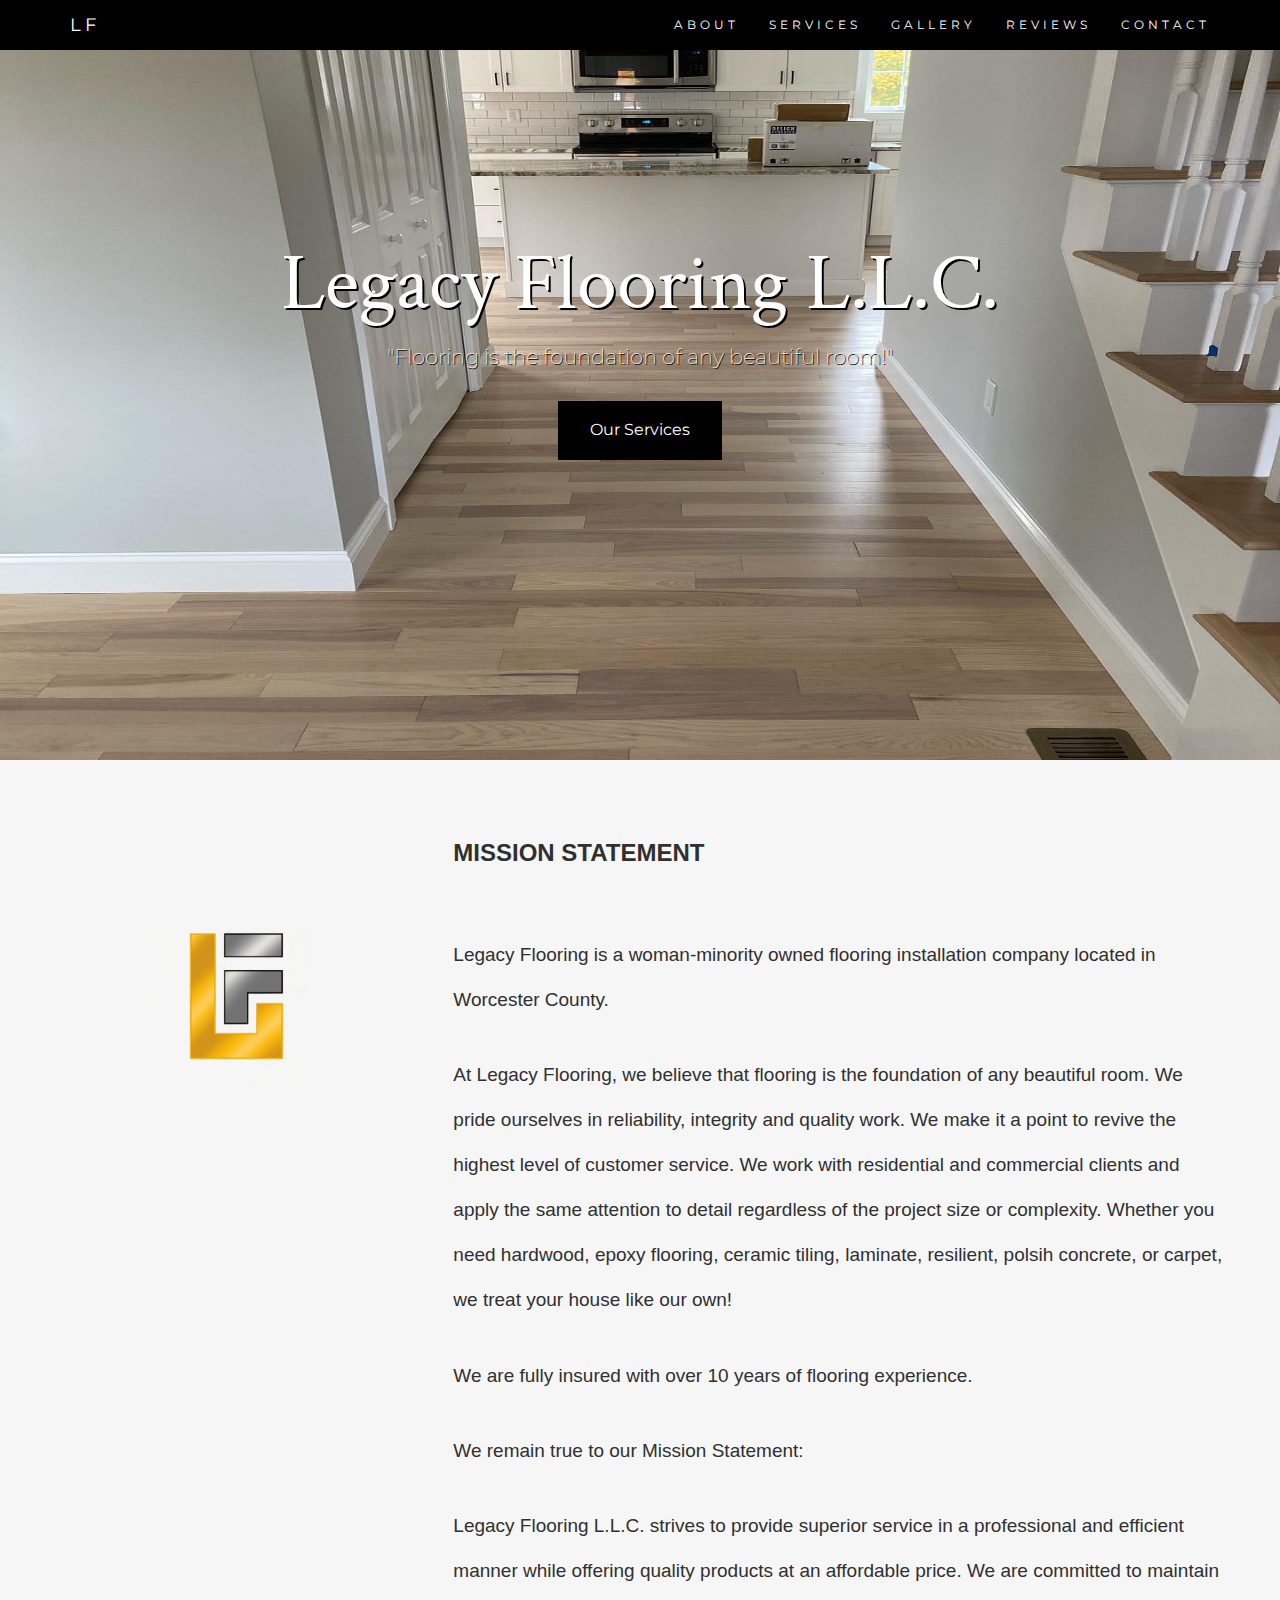
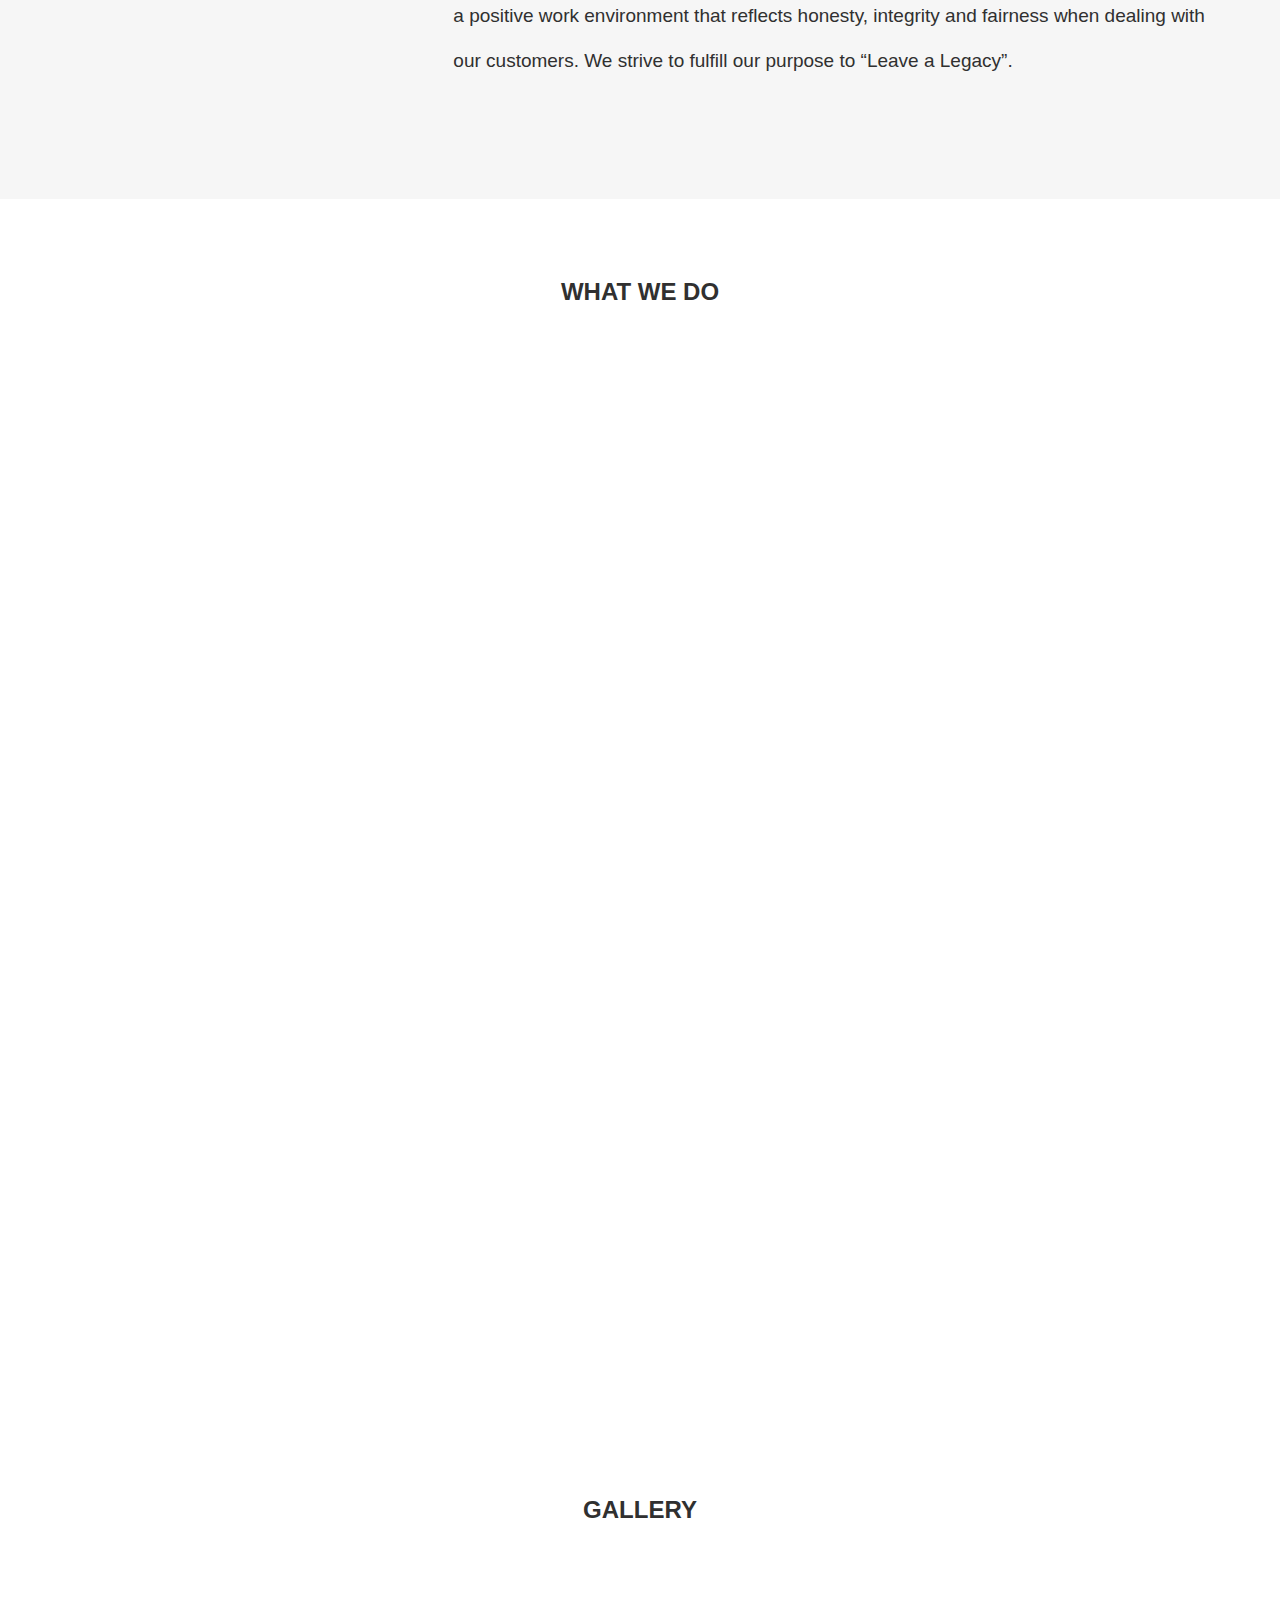
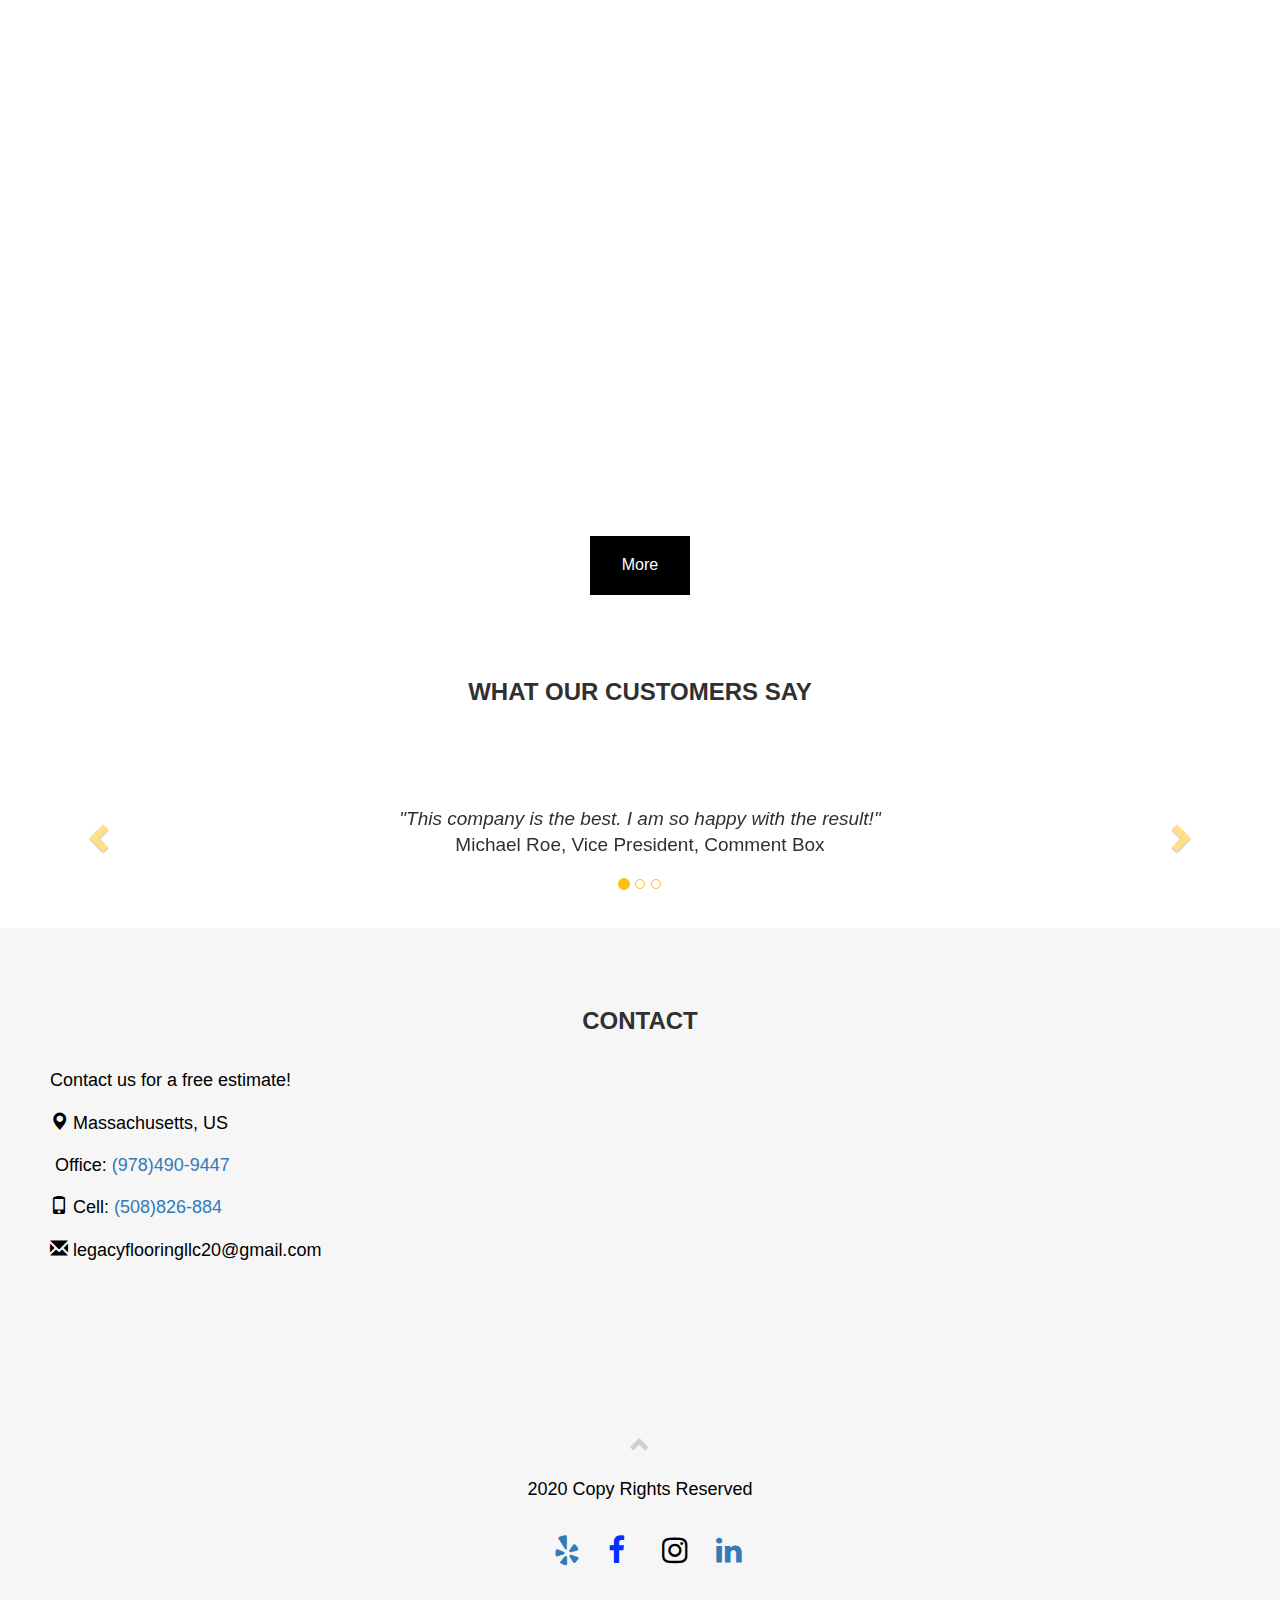
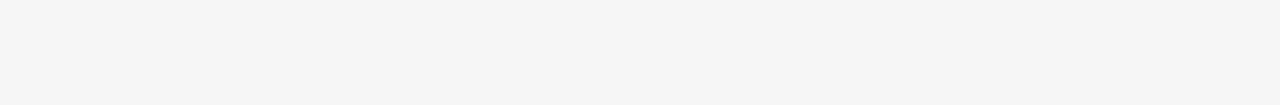
==== index.html @ b5acceee "noha" ====
<!DOCTYPE html>
<html lang="en">
<head>
  <!-- Theme Made By www.w3schools.com -->
  <title>Legacy Flooring</title>
  <meta charset="utf-8">
  <meta name="viewport" content="width=device-width, initial-scale=1">
  <link rel="stylesheet" href="https://maxcdn.bootstrapcdn.com/bootstrap/3.4.1/css/bootstrap.min.css">
  <link href="https://fonts.googleapis.com/css?family=Montserrat" rel="stylesheet" type="text/css">
  <link href="https://fonts.googleapis.com/css?family=Lato" rel="stylesheet" type="text/css">
  <link href="https://fonts.googleapis.com/css2?family=Crimson+Text:wght@700&display=swap" rel="stylesheet">
  <script src="https://ajax.googleapis.com/ajax/libs/jquery/3.5.1/jquery.min.js"></script>
  <script src="https://maxcdn.bootstrapcdn.com/bootstrap/3.4.1/js/bootstrap.min.js"></script>
  <link rel="stylesheet" href="https://unpkg.com/aos@next/dist/aos.css" />
  <link rel="stylesheet" href="https://cdnjs.cloudflare.com/ajax/libs/font-awesome/4.7.0/css/font-awesome.min.css">
  <link rel="stylesheet" href="./styles/styles.css">
  <link rel="icon" href="./images/lflogo.PNG" type="image/x-icon">

</head>
<body id="myPage" data-spy="scroll" data-target=".navbar" data-offset="60">

<nav class="navbar navbar-default navbar-fixed-top">
  <div class="container">
    <div class="navbar-header">
      <button type="button" class="navbar-toggle" data-toggle="collapse" data-target="#myNavbar">
        <span class="icon-bar"></span>
        <span class="icon-bar"></span>
        <span class="icon-bar"></span>                        
      </button>
      <a class="navbar-brand" href="index.html">LF</a>
    </div>
    <div class="collapse navbar-collapse" id="myNavbar">
      <ul class="nav navbar-nav navbar-right">
        <li><a href="#about">ABOUT</a></li>
        <li><a href="#services">SERVICES</a></li>
        <li><a href="#gallery">GALLERY</a></li>
        <li><a href="#reviews">REVIEWS</a></li>
        <li><a href="#contact">CONTACT</a></li>
      </ul>
    </div>
  </div>
</nav>


<div class="jumbotron jumbotron-fluid">
    <div class="container">
      <h1 class="text-center">Legacy Flooring L.L.C.</h1>
      <p class="quote text-center">"Flooring is the foundation of any beautiful room!"</p>
      <div class="text-center">
        <a href="#services"><button class="button">Our Services</button></a> 
      </div>
    </div>
  </div>




<div id="about" class="container-fluid bg-grey">
  <div class="row">
    <div class="col-sm-4">
      <!-- <span class="glyphicon glyphicon-globe logo slideanim"></span> -->
      <img class="img-responsive" src="./images/lflogo.PNG">
    </div>
    <div class="col-sm-8">
      <h2>Mission Statement</h2><br>
      <h4><span>Legacy Flooring is a woman-minority owned flooring installation company located in Worcester County.</span></h4><h4>At Legacy Flooring, we believe that flooring is the foundation of any beautiful room. We pride ourselves in reliability, integrity and quality work. We make it a point to revive the highest level of customer service. 

        We work with residential and commercial clients and apply the same attention to detail regardless of the project size or complexity. Whether you need hardwood, epoxy flooring, ceramic tiling, laminate, resilient, polsih concrete, or carpet, we treat your house like our own! </h4>
        
       <h4>We are fully insured with over 10 years of flooring experience.</h4> 
        
       <h4>We remain true to our Mission Statement: </h4> 
        
     
        
     <h4>Legacy Flooring L.L.C. strives to provide superior service in a professional and efficient manner while offering quality products at an affordable price. We are committed to maintain a positive work environment that reflects honesty, integrity and fairness when dealing with our customers. We strive to fulfill our purpose to “Leave a Legacy”.</h4>  
        
        </h4><br>
    </div>
  </div>
</div>

<!-- Container (Services Section) -->
<div id="services" class="container-fluid text-center">
  <h2>What We do</h2>
  <div class="container">
   
   <div class="row">
     <div class="col-md-6">
      <div class="item" data-aos="fade-up">
        <img alt="Avatar" src="./images/121965836_141274077703064_5047020030121045509_o.jpg"></img>
        <h3>Hardwood Flooring</h3>
        <p>We install, refinish, and repair hardwood flooring around Worcester County.</p>
      </div>
   </div>
   <div class="row col-md-6">
    <div class="item" data-aos="fade-up">
    <img alt="Avatar" src="./images/Laminate.jpg"></img>
    <h3>Laminate</h3>
    <p>We install laminate flooring for our customers who want to clean their floors with no hassle. Water and stain-resistant, laminate and vinyl flooring are perfect options for kitchens. </p>
    </div> 
  </div>
    </div>
    
    <div class="row">
     <div class="col-md-6">
      <div class="item" data-aos="fade-up">
       <img alt="Avatar" src="./images/Screen Shot 2020-10-08 at 10.26.24 PM.png"></img>
       <h3>Ceramic Tile</h3>
       <p>We install and add tiles to any room in your house and add the stylistic touch your room needs.</p>
      </div>
      </div>
     <div class="row col-md-6">
      <div class="item" data-aos="fade-up">
      <img alt="Avatar" src="./images/epoxysc.jpg"></img>
      <h3>Epoxy</h3>
      <p> By using the right technique and top of the line equipment, Legacy Flooring can guarantee your floors will be long lasting!</p>
      </div> 
    </div>
      </div>
     
      <div class="row">
       <div class="col-md-6">
        <div class="item" data-aos="fade-up">
         <img alt="Avatar" src="./images/Polish Concrete.jpg"></img>
         <h3>Polish Concrete</h3>
         <p>At Legacy Flooring we can install and polished concrete flooring, which is extremely strong and resilient and is able to withstand the pressure from very heavy foot traffic and equipment.</p>
        </div>
        </div>
       <div class="row col-md-6">
        <div class="item" data-aos="fade-up">
        <img alt="Avatar" src="./images/resilient Flooring.jpg"></img>
        <h3>Resilient Flooring</h3>
        <p>If it’s time to get rid of your old floors because it’s past it’s prime, give us a call! You won't need hassle adding new flooring because we can safely remove and dispose of your old flooring and add resilient flooring!</p>
        </div>
      </div>
        </div>
   
        <div class="row">
      <div class="col-sm-12">
        <div class="item" data-aos="fade-up">
        <img src="./images/118411644_102363771594095_7777977281512546705_o-1.jpg" width="100" height="100">
        <h3>Carpet</h3>
        <div class="col-sm-12">

          <p>Professional carpet installation doesn’t have lifted corners or obnoxious wrinkles, our customers are always satisfied with the outcome of their carpet installation.</p>
        </div>
        
        </div>
      </div>
    </div>
      
  </div>
  
</div>

<div id="gallery" class="container-fluid text-center">
    <h2>Gallery</h2>
    <br>
  <div class="row">
    <div class="item" data-aos="fade-up">
    <div class="col-sm-4">
    
      <img src="./images/118411644_102363771594095_7777977281512546705_o-1.jpg" class="img-responsive" style="width:100%" alt="Image">
    </div>
    
    <div class="col-sm-4"> 
      <img src="./images/117871040_102363884927417_7149562882904019347_o.jpg" class="img-responsive"  style="width:100%" alt="Image">
    </div>
    <div class="col-sm-4">
      <img src="./images/117683464_102363071594165_8829424100476806455_o.jpg" class="img-responsive" style="width:100%" alt="Image">
    </div>
    </div>
  </div>
<br>
<br>
  <a href="./gallery.html"><button class="button">More</button></a> 
</div>
<div class="text-center">
  
</div>
  </div>

  <div id="reviews">

  </div>
  <h2 class="text-center">What our customers say</h2>
  <div id="myCarousel" class="carousel slide text-center" data-ride="carousel">
    <!-- Indicators -->
    <ol class="carousel-indicators">
      <li data-target="#myCarousel" data-slide-to="0" class="active"></li>
      <li data-target="#myCarousel" data-slide-to="1"></li>
      <li data-target="#myCarousel" data-slide-to="2"></li>
    </ol>

    <!-- Wrapper for slides -->
    <div class="carousel-inner" role="listbox">
      <div class="item active">
        <h4>"This company is the best. I am so happy with the result!"<br><span>Michael Roe, Vice President, Comment Box</span></h4>
      </div>
      <div class="item">
        <h4>"One word... WOW!!"<br><span>John Doe, Salesman, Rep Inc</span></h4>
      </div>
      <div class="item">
        <h4>"Could I... BE any more happy with this company?"<br><span>Chandler Bing, Actor, FriendsAlot</span></h4>
      </div>
    </div>

    <!-- Left and right controls -->
     <a class="left carousel-control" href="#myCarousel" role="button" data-slide="prev">
      <span class="glyphicon glyphicon-chevron-left" aria-hidden="true"></span>
      <span class="sr-only">Previous</span>
    </a>
    <a class="right carousel-control" href="#myCarousel" role="button" data-slide="next">
      <span class="glyphicon glyphicon-chevron-right" aria-hidden="true"></span>
      <span class="sr-only">Next</span>
    </a>
  </div>



<!-- Container (Contact Section) -->
<div id="contact" class="container-fluid bg-grey">
  <h2 class="text-center">CONTACT</h2>
  <div class="row">
    <div class="col-sm-6">
      <p>Contact us for a free estimate!</p>
      <p><span class="glyphicon glyphicon-map-marker"></span> Massachusetts, US</p>
      <p><span class="glyphicon glyphicon-house"></span> Office:<a href="tel:9784909447"><space> </space>(978)490-9447</a></p>
      <p><span class="glyphicon glyphicon-phone"></span> Cell:<a href="tel:508826884"><space> </space>(508)826-884</a></p>
      <p><span class="glyphicon glyphicon-envelope"></span> legacyflooringllc20@gmail.com</p>
    </div>



 <div class="col-sm-6 slideanim">
  <div class="row">
    <!-- <form name="gform" id="gform" enctype="text/plain" action="https://docs.google.com/forms/d/e/1FAIpQLSd0jOc4VGkQmkSj4-B5bMVY8lGESUxEbyyJI_oyxuRGdkeI9w/viewform?usp=pp_url"  target="hidden_iframe" onsubmit="submitted=true;">
        
        <div class="col-sm-6 form-group">
        
          <input class="form-control" id="name" name="name" placeholder="Name" type="text" required>
        </div>
        <div class="col-sm-6 form-group">
          <input class="form-control" id="email" name="email" placeholder="Email" type="email" required>
        </div>
      </div>
      <iframe name="hidden_iframe" id="hidden_iframe" style="display:none;" onload="if(submitted) {}"></iframe>

      <textarea class="form-control" id="comments" name="comments" placeholder="Comment" rows="5"></textarea><br>
      <div class="row">
        <div class="col-sm-12 form-group">
          <button class="btn btn-default pull-right" type="submit">Send</button>
        </div>
      </div>
    </form> -->
    <iframe src="https://www.google.com/maps/embed?pb=!1m18!1m12!1m3!1d46997.16324742324!2d-71.84052737818406!3d42.59089635777013!2m3!1f0!2f0!3f0!3m2!1i1024!2i768!4f13.1!3m3!1m2!1s0x89e3e654c92294d1%3A0x71c57d04deaac42b!2sFitchburg%2C%20MA%2001420!5e0!3m2!1sen!2sus!4v1606005345436!5m2!1sen!2sus" width="300" height="300" frameborder="0" style="border:0;" allowfullscreen="" aria-hidden="false" tabindex="0"></iframe>
    </div>
  </div> 
</div>

<!-- Image of location/map -->
<!-- <img src="/w3images/map.jpg" class="w3-image w3-greyscale-min" style="width:100%"> -->

<footer class="container-fluid text-center">
  <a href="#myPage" title="To Top">
    <span class="glyphicon glyphicon-chevron-up"></span>
  </a>
  <p>2020 Copy Rights Reserved </p>
  <a href="https://www.yelp.com/biz/legacy-flooring-fitchburg?osq=legacy+flooring" target="_blank" class="fa fa-yelp"></a>
  <a href="https://www.facebook.com/legacyflooringllc20" target="_blank" class="fa fa-facebook"></a>
  <a href="http://www.instagram.com/legacy_flooring_llc_20" target="_blank" class="fa fa-instagram"></a>
  <a href="https://www.linkedin.com/in/legacy-flooring-llc-b25b3b1ba/" target="_blank" class="fa fa-linkedin"></a>

  


</footer>

<script>
$(document).ready(function(){
  // Add smooth scrolling to all links in navbar + footer link
  $(".navbar a, footer a[href='#myPage']").on('click', function(event) {
    // Make sure this.hash has a value before overriding default behavior
    if (this.hash !== "") {
      // Prevent default anchor click behavior
      event.preventDefault();

      // Store hash
      var hash = this.hash;

      // Using jQuery's animate() method to add smooth page scroll
      // The optional number (900) specifies the number of milliseconds it takes to scroll to the specified area
      $('html, body').animate({
        scrollTop: $(hash).offset().top
      }, 900, function(){
   
        // Add hash (#) to URL when done scrolling (default click behavior)
        window.location.hash = hash;
      });
    } // End if
  });
  
  $(window).scroll(function() {
    $(".slideanim").each(function(){
      var pos = $(this).offset().top;

      var winTop = $(window).scrollTop();
        if (pos < winTop + 600) {
          $(this).addClass("slide");
        }
    });
  });
})
</script>
<script src="https://unpkg.com/aos@next/dist/aos.js"></script>
  <script>
    AOS.init();
  </script>

<script src="assets/js/jquery.min.js"></script>
<script type="text/javascript">var submitted=false;</script>
<script type="text/javascript">
$('#gform').on('submit', function(e) {
  $('#gform *').fadeOut(2000);
  $('#gform').prepend('Your submission has been processed...');
  });
</script>

</body>
</html>
---- styles/styles.css ----
body {
    /* font: 400 15px Lato, sans-serif; */
    line-height: 1.8;
    color: #818181;
  }
  h2 {
    font-size: 24px;
    text-transform: uppercase;
    color: #303030;
    font-weight: 600;
    margin-bottom: 30px;
  }
   
  .container h1 {
      margin-top: 140px;
      font-family: 'Crimson Text', serif;
      text-shadow: 2px 2px black;
      font-size: 80px;
  }

  .col-md-6 img {
   border-radius: 50%;
   height: 100px;
   width: 100px;
   background-image: cover;
  }

  .col-md-6 row {
    border-radius: 50%;
    height: 100px;
    width: 100px;
   }

   .col-sm-12 img {
   border-radius: 50%;
   }

p {
  font-size: 18px;
  color: black;
}


  h4 {
    font-size: 19px;
    line-height: 2.375em;
    color: #303030;
    font-weight: 400;
    margin-bottom: 30px;
  }  
  .jumbotron {
    background-image: url('../images/121782172_141274194369719_3641958275028868116_o.jpg');    
    color: #fff;
    padding: 100px 25px;
    font-family: Montserrat, sans-serif;
    height: 760px;
    background-size: 100% 100%; 
    margin-bottom: 0px;
  }
  .container-fluid {
    padding: 60px 50px;
  }
  .bg-grey {
    background-color: #f6f6f6;
    width: 100%;
  }
  .logo-small {
    color: #f4511e;
    font-size: 50px;
  }
  .logo {
    color: #f4511e;
    font-size: 200px;
  }
  .thumbnail {
    padding: 0 0 15px 0;
    border: none;
    border-radius: 0;
  }
  .thumbnail img {
    width: 100%;
    height: 100%;
    margin-bottom: 10px;
  }
  .carousel-control.right, .carousel-control.left {
    background-image: none;
    color: #ffbf0f;
  }
  .carousel-indicators li {
    border-color: #ffbf0f;
  }
  .carousel-indicators li.active {
    background-color: #ffbf0f;
  }
  .item h4 {
    font-size: 19px;
    line-height: 1.375em;
    font-weight: 400;
    font-style: italic;
    margin: 70px 0;
  }
  .item span {
    font-style: normal;
  }
  .panel {
    border: 1px solid#ffbf0f; 
    border-radius:0 !important;
    transition: box-shadow 0.5s;
  }
  .panel:hover {
    box-shadow: 5px 0px 40px rgba(0,0,0, .2);
  }
  .panel-footer .btn:hover {
    border: 1px solid #ffbf0f;
    background-color: #fff !important;
    color: #ffbf0f;
  }
  .panel-heading {
    color: #fff !important;
    background-color: #ffbf0f !important;
    padding: 25px;
    border-bottom: 1px solid transparent;
    border-top-left-radius: 0px;
    border-top-right-radius: 0px;
    border-bottom-left-radius: 0px;
    border-bottom-right-radius: 0px;
  }
  .panel-footer {
    background-color: white !important;
  }
  .panel-footer h3 {
    font-size: 32px;
  }
  .panel-footer h4 {
    color: #aaa;
    font-size: 14px;
  }
  .panel-footer .btn {
    margin: 15px 0;
    background-color: #ffbf0f;
    color: #fff;
  }
  .navbar {
    margin-bottom: 0;
    background-color: black;
    z-index: 9999;
    border: 0;
    font-size: 12px !important;
    line-height: 1.42857143 !important;
    letter-spacing: 4px;
    border-radius: 0;
    font-family: Montserrat, sans-serif;
  }
  .navbar li a, .navbar .navbar-brand {
    color: #fff !important;
  }
  .navbar-nav li a:hover, .navbar-nav li.active a {
    color: #8f8f8f !important;
    background-color: #fff !important;
  }
  .navbar-default .navbar-toggle {
    border-color: transparent;
    color: #fff !important;
  }
  footer .glyphicon {
    font-size: 20px;
    margin-bottom: 20px;
    color: rgb(207, 207, 207);
  }
  .slideanim {visibility:hidden;}
  .slide {
    animation-name: slide;
    -webkit-animation-name: slide;
    animation-duration: 1s;
    -webkit-animation-duration: 1s;
    visibility: visible;
  }
  @keyframes slide {
    0% {
      opacity: 0;
      transform: translateY(70%);
    } 
    100% {
      opacity: 1;
      transform: translateY(0%);
    }
  }
  @-webkit-keyframes slide {
    0% {
      opacity: 0;
      -webkit-transform: translateY(70%);
    } 
    100% {
      opacity: 1;
      -webkit-transform: translateY(0%);
    }
  }
  @media screen and (max-width: 768px) {
    .col-sm-4 {
      text-align: center;
      margin: 25px 0;
    }
    .btn-lg {
      width: 100%;
      margin-bottom: 35px;
    }
  }
  @media screen and (max-width: 480px) {
    .logo {
      font-size: 150px;
    }
  }

  .circle img {
    border-radius: 50%;
    height: 300px;
    width: 100px;
  }

  .button {
    background-color: #000000;
    border: none;
    color: white;
    padding: 15px 32px;
    text-align: center;
    text-decoration: none;
    display: inline-block;
    font-size: 16px;
    margin: 4px 2px;
    cursor: pointer;
    margin-top: 10px;
  }

  .container.gallery-container {
    background-color: #fff;
    color: #35373a;
    min-height: 100vh;
    border-radius: 20px;
    box-shadow: 0 8px 15px rgba(0, 0, 0, 0.06);
  }
  
  .gallery-container h1 {
    text-align: center;
    margin-top: 70px;
    font-family: 'Droid Sans', sans-serif;
    font-weight: bold;
  }
  
  .gallery-container p.page-description {
    text-align: center;
    max-width: 800px;
    margin: 25px auto;
    color: #888;
    font-size: 18px;
  }
  
  .tz-gallery {
    padding: 40px;
  }
  
  .tz-gallery .lightbox img {
    width: 100%;
    margin-bottom: 30px;
    transition: 0.2s ease-in-out;
    box-shadow: 0 2px 3px rgba(0,0,0,0.2);
  }
  
  
  .tz-gallery .lightbox img:hover {
    transform: scale(1.05);
    box-shadow: 0 8px 15px rgba(0,0,0,0.3);
  }
  
  .tz-gallery img {
    border-radius: 4px;
  }
  
  .baguetteBox-button {
    background-color: transparent !important;
  }
  
  
  @media(max-width: 768px) {
    body {
        padding: 0;
    }
  
    .container.gallery-container {
        border-radius: 0;
    }
  }

  .fa {
    padding: 20px;
    font-size: 30px;
    width: 50px;
    text-align: center;
    text-decoration: none;
  }
  
  /* Add a hover effect if you want */
  .fa:hover {
    opacity: 0.7;
  }
  
  /* Set a specific color for each brand */
  
  /* Facebook */
  .fa-facebook {
  
    color: rgb(0, 47, 255);
  }

  .fa-instagram {
    color: black;
  }
		
  h5 {
		font-family: 'Krona One', sans-serif;
		font-size: 30px;
		color: white;
  }
  
 .quote {
   color: blanchedalmond;
   text-shadow: 1px 1px black;
 } 

 .ptext {
   width: 50%;
   
 }
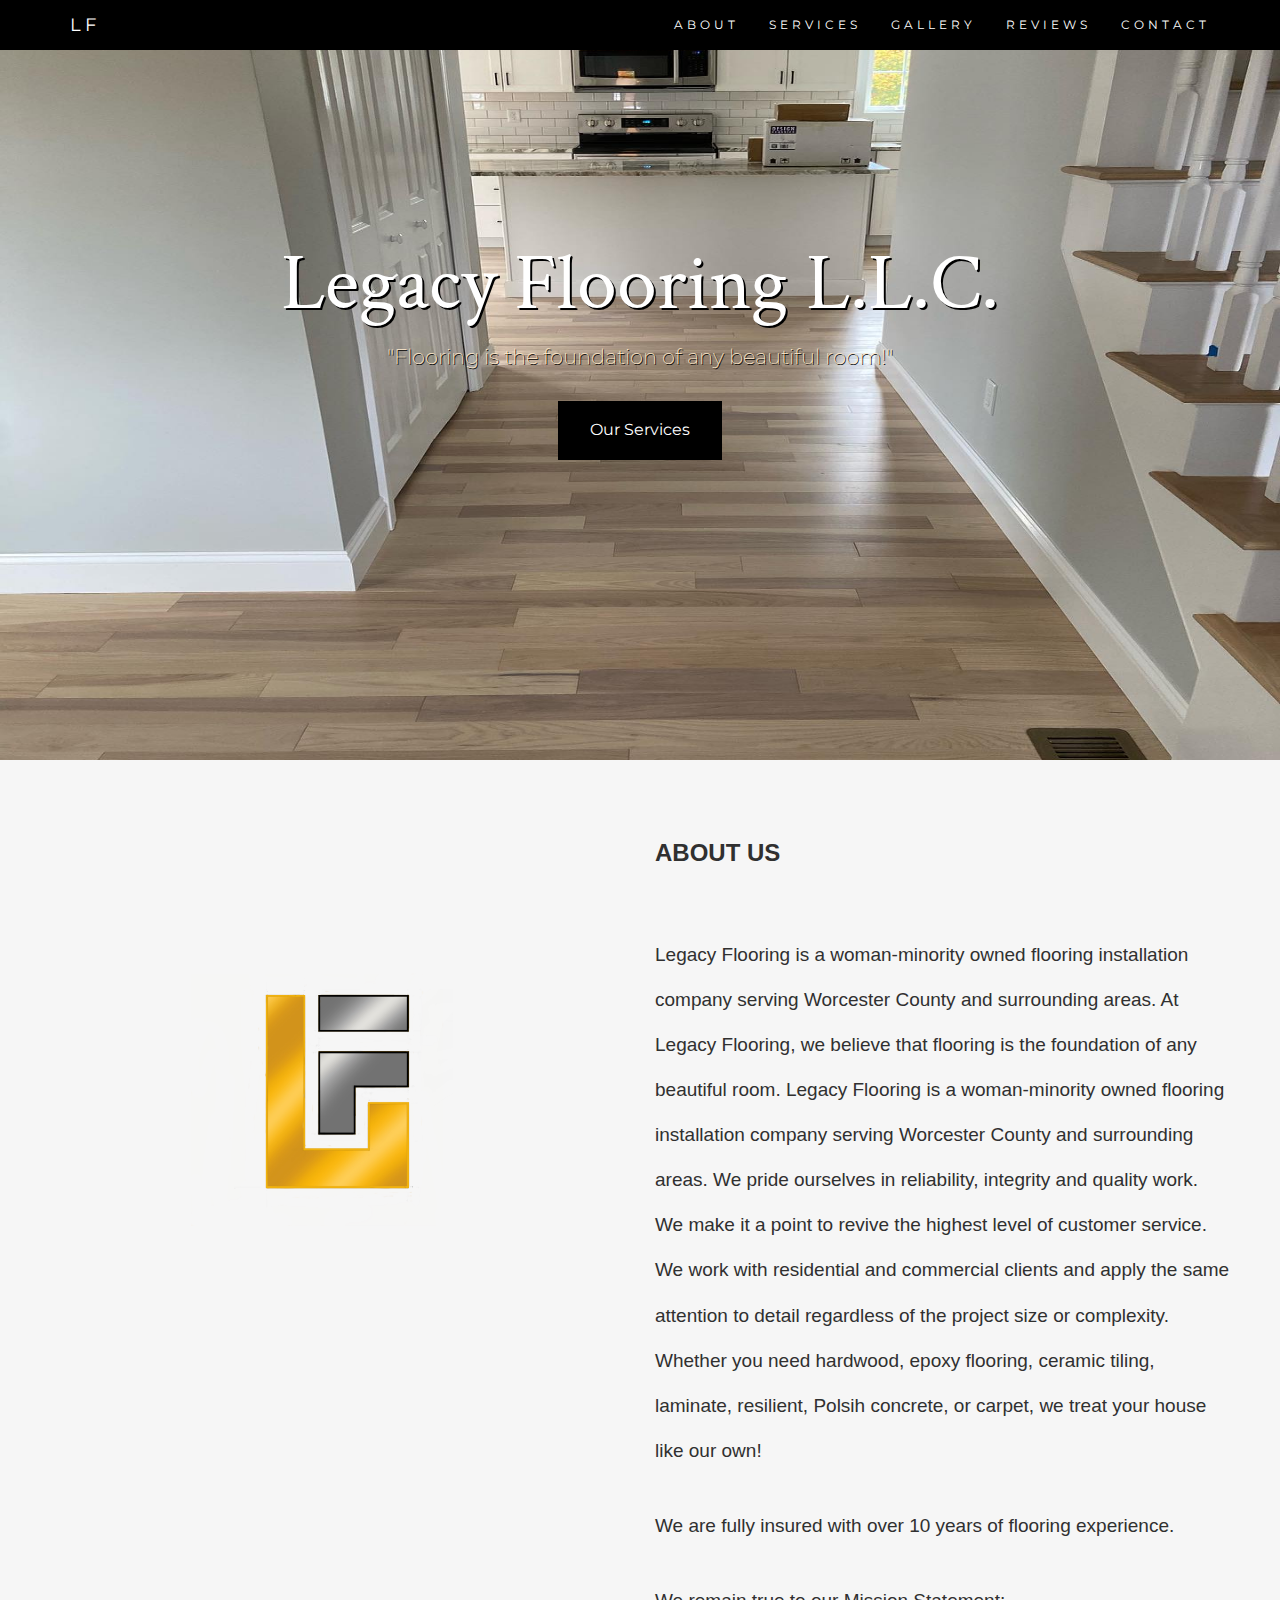
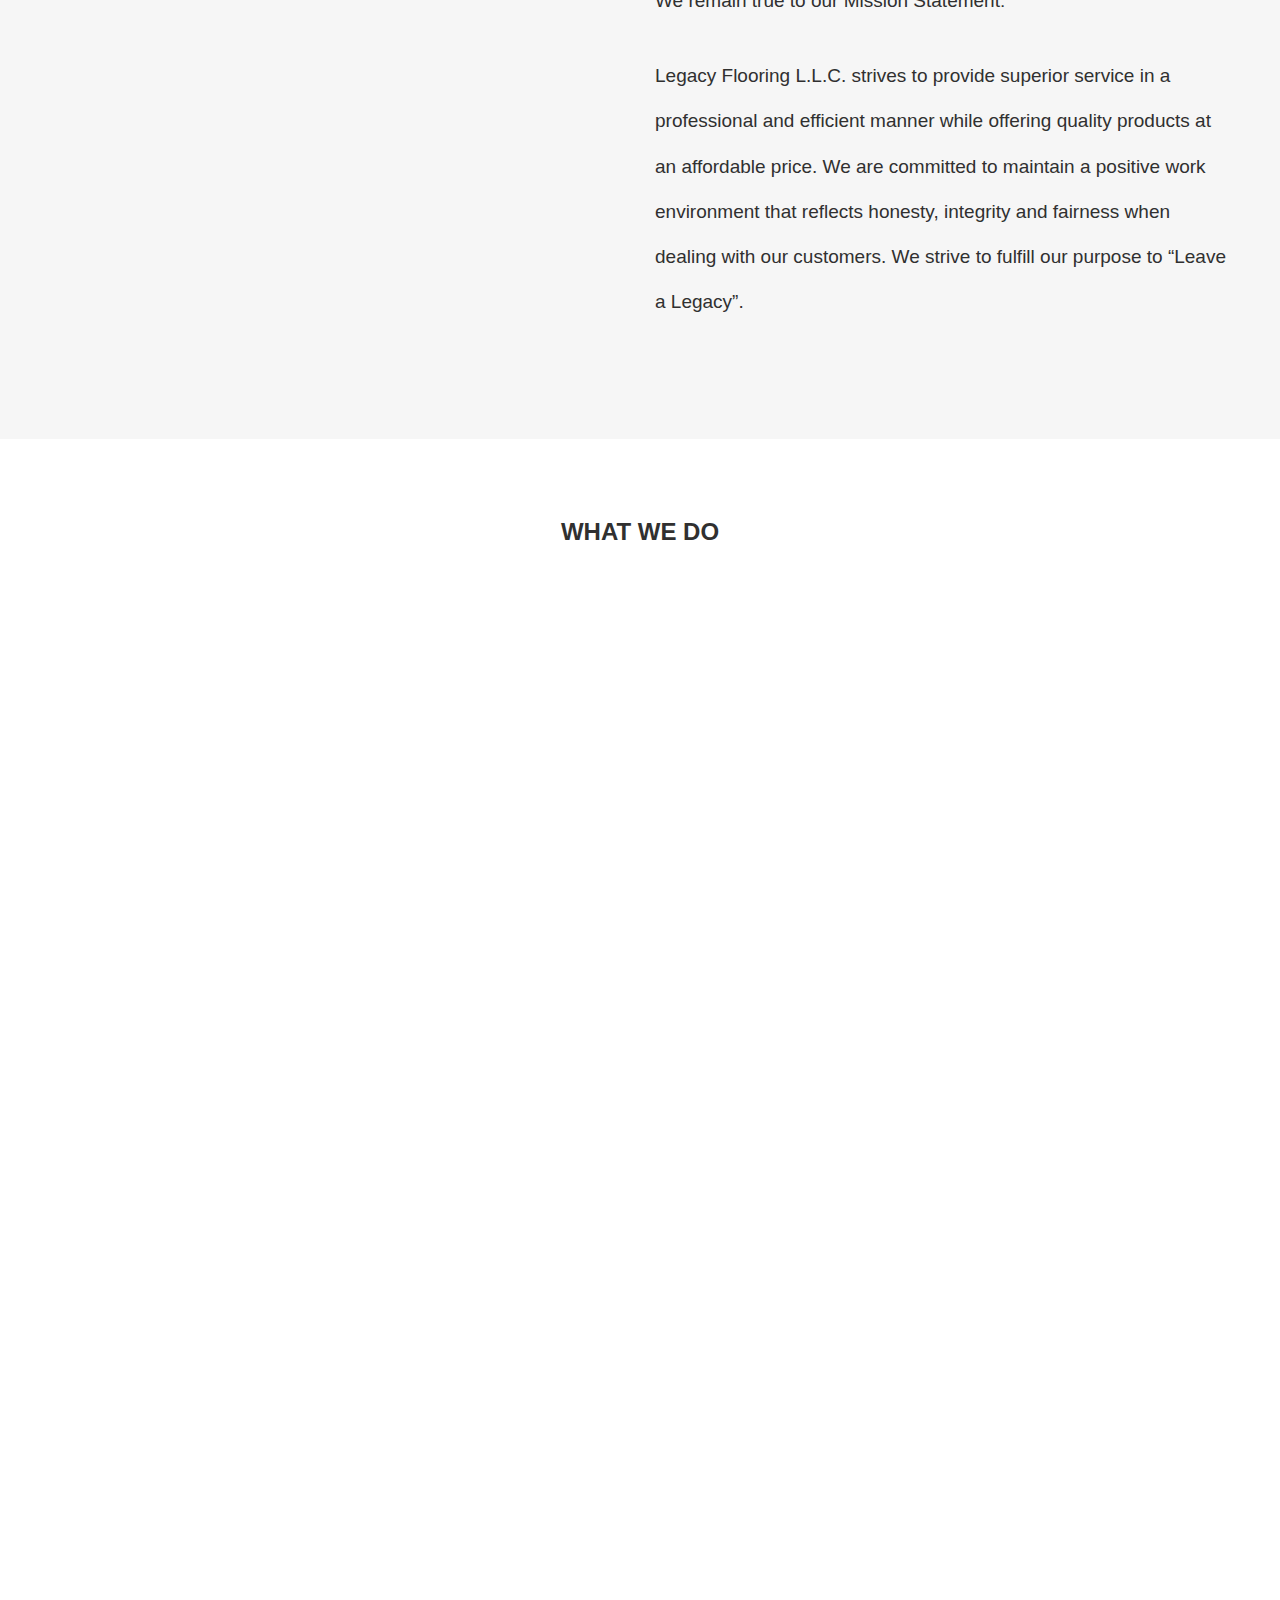
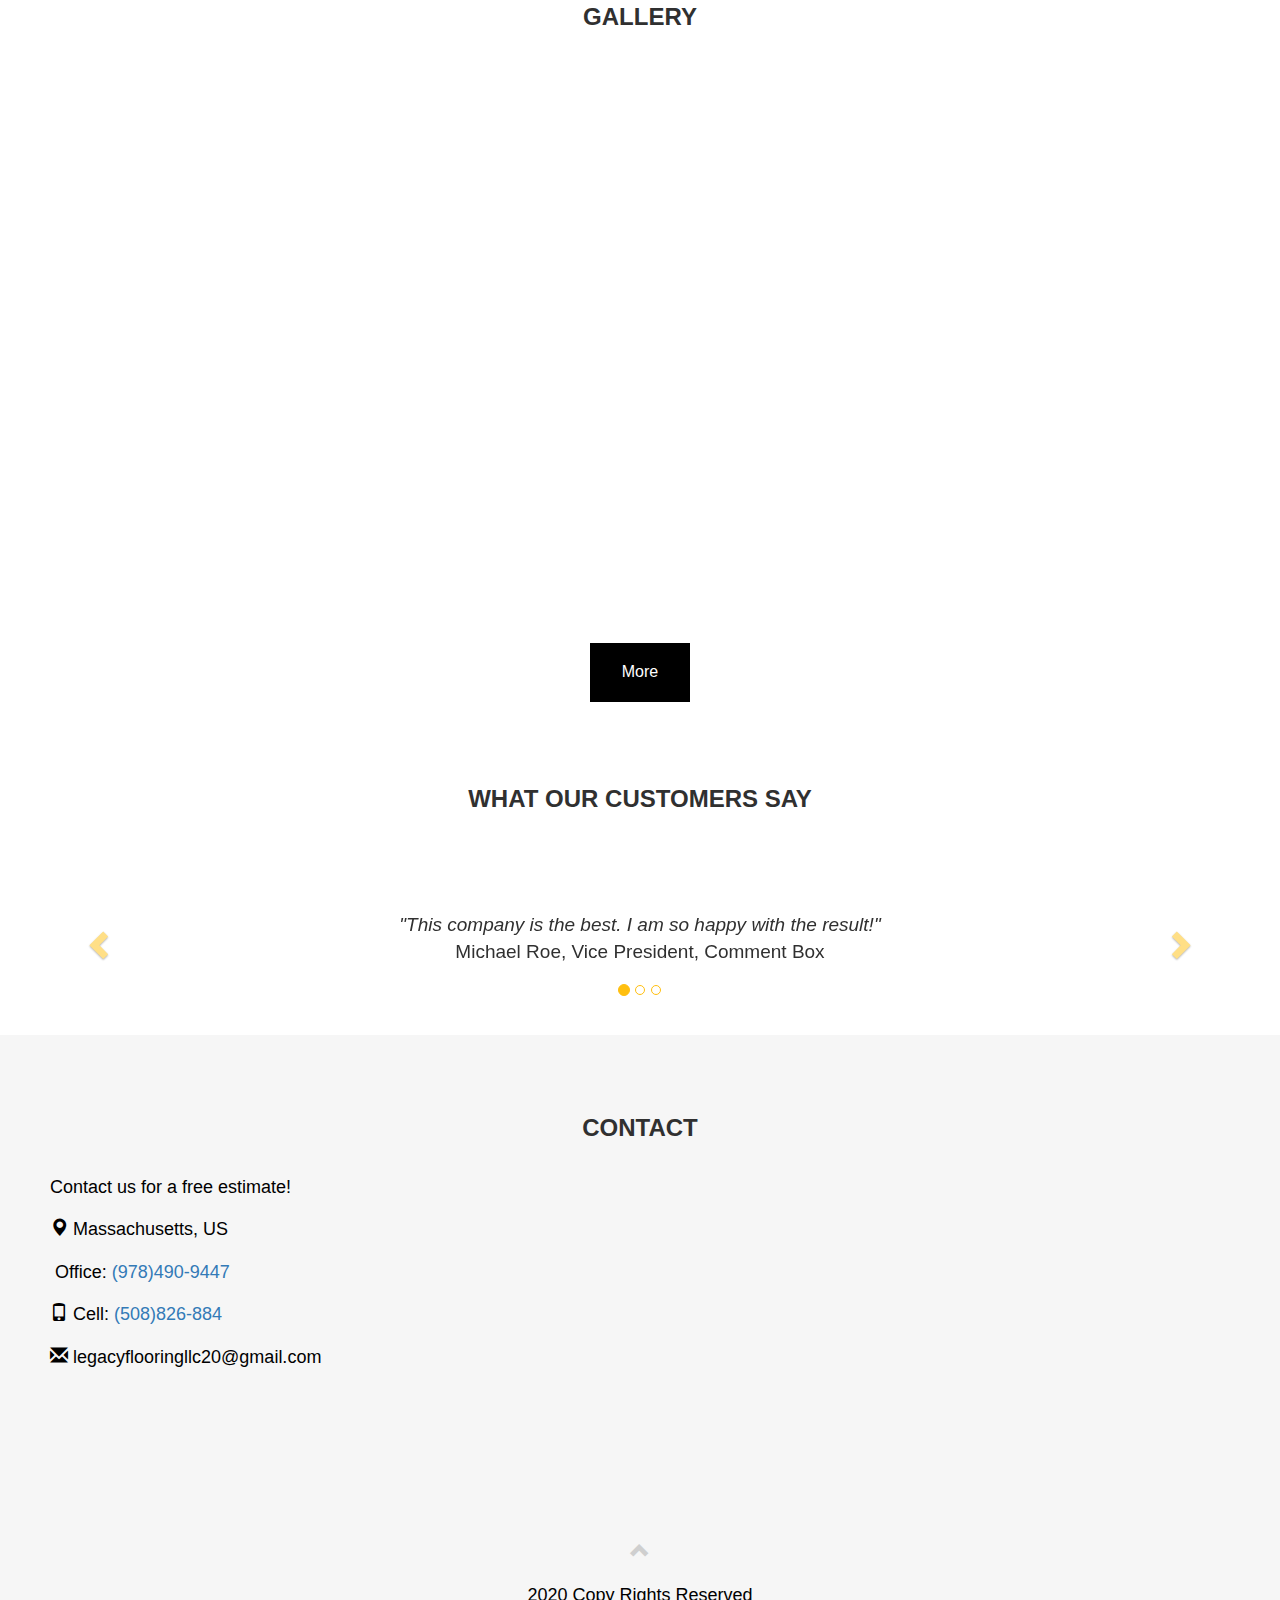
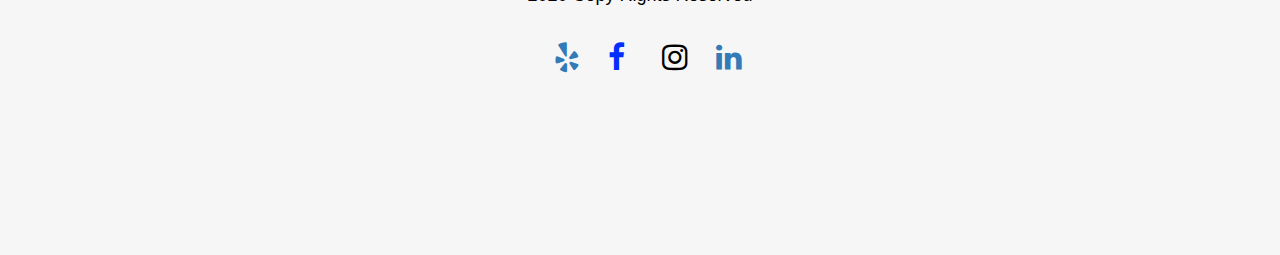
==== commit d4a16e5a: "photos" ====
--- a/index.html
+++ b/index.html
@@ -18,7 +18,7 @@
 
 </head>
 <body id="myPage" data-spy="scroll" data-target=".navbar" data-offset="60">
-
+  
 <nav class="navbar navbar-default navbar-fixed-top">
   <div class="container">
     <div class="navbar-header">
@@ -57,15 +57,18 @@
 
 <div id="about" class="container-fluid bg-grey">
   <div class="row">
-    <div class="col-sm-4">
+    <div class="col-sm-6">
       <!-- <span class="glyphicon glyphicon-globe logo slideanim"></span> -->
-      <img class="img-responsive" src="./images/lflogo.PNG">
-    </div>
-    <div class="col-sm-8">
-      <h2>Mission Statement</h2><br>
-      <h4><span>Legacy Flooring is a woman-minority owned flooring installation company located in Worcester County.</span></h4><h4>At Legacy Flooring, we believe that flooring is the foundation of any beautiful room. We pride ourselves in reliability, integrity and quality work. We make it a point to revive the highest level of customer service. 
-
-        We work with residential and commercial clients and apply the same attention to detail regardless of the project size or complexity. Whether you need hardwood, epoxy flooring, ceramic tiling, laminate, resilient, polsih concrete, or carpet, we treat your house like our own! </h4>
+      <img class="img-responsive" src="./images/lflogo.PNG" >
+      <div class="item" data-aos="fade-up">
+      <h1 class="text-center">"Se Habla español..."</h1>
+      </div>
+    </div>
+    <div class="col-sm-6">
+      <h2>About Us</h2><br>
+      <h4>Legacy Flooring is a woman-minority owned flooring installation company serving Worcester County and surrounding areas. At Legacy Flooring, we believe that flooring is the foundation of any beautiful room. Legacy Flooring is a woman-minority owned flooring installation company serving Worcester County and surrounding areas. We pride ourselves in reliability, integrity and quality work. We make it a point to revive the highest level of customer service. 
+
+        We work with residential and commercial clients and apply the same attention to detail regardless of the project size or complexity. Whether you need hardwood, epoxy flooring, ceramic tiling, laminate, resilient, Polsih concrete, or carpet, we treat your house like our own! </h4>
         
        <h4>We are fully insured with over 10 years of flooring experience.</h4> 
         
@@ -90,14 +93,14 @@
       <div class="item" data-aos="fade-up">
         <img alt="Avatar" src="./images/121965836_141274077703064_5047020030121045509_o.jpg"></img>
         <h3>Hardwood Flooring</h3>
-        <p>We install, refinish, and repair hardwood flooring around Worcester County.</p>
+        <p>Hardwood flooring enhances the look of your home. It is low maintenance and easy to clean, while being strong and durable.</p>
       </div>
    </div>
    <div class="row col-md-6">
     <div class="item" data-aos="fade-up">
     <img alt="Avatar" src="./images/Laminate.jpg"></img>
     <h3>Laminate</h3>
-    <p>We install laminate flooring for our customers who want to clean their floors with no hassle. Water and stain-resistant, laminate and vinyl flooring are perfect options for kitchens. </p>
+    <p>Laminate flooring is packaged as a number of tongue and groove planks, which can be clicked into one another. Laminate floor typically "floats" over the subfloor on top of a foam/film underlayment, which provides moisture and sound-reducing properties.</p>
     </div> 
   </div>
     </div>
@@ -107,14 +110,14 @@
       <div class="item" data-aos="fade-up">
        <img alt="Avatar" src="./images/Screen Shot 2020-10-08 at 10.26.24 PM.png"></img>
        <h3>Ceramic Tile</h3>
-       <p>We install and add tiles to any room in your house and add the stylistic touch your room needs.</p>
+       <p>Ceramic tile is the only flooring material that truly works in any room of the house. It is most often used in kitchens and bathrooms as well as foyers, mudrooms, and other high traffic areas.</p>
       </div>
       </div>
      <div class="row col-md-6">
       <div class="item" data-aos="fade-up">
       <img alt="Avatar" src="./images/epoxysc.jpg"></img>
       <h3>Epoxy</h3>
-      <p> By using the right technique and top of the line equipment, Legacy Flooring can guarantee your floors will be long lasting!</p>
+      <p>Epoxy floor coatings are commonly used for commercial and industrial flooring. Epoxy coatings are normally applied over concrete floors to provide a high-performance, smooth, and durable surface that can last many years and withstand heavy loads.</p>
       </div> 
     </div>
       </div>
@@ -123,32 +126,19 @@
        <div class="col-md-6">
         <div class="item" data-aos="fade-up">
          <img alt="Avatar" src="./images/Polish Concrete.jpg"></img>
-         <h3>Polish Concrete</h3>
-         <p>At Legacy Flooring we can install and polished concrete flooring, which is extremely strong and resilient and is able to withstand the pressure from very heavy foot traffic and equipment.</p>
+         <h3>Polished Concrete</h3>
+         <p>Polished concrete is a multi-step process where a concrete floor is mechanically ground, honed and polished with bonded abrasives in order to cut a concrete floor's surface. It is then refined with each cut in order to achieve a specified level of appearance.</p>
         </div>
         </div>
        <div class="row col-md-6">
         <div class="item" data-aos="fade-up">
-        <img alt="Avatar" src="./images/resilient Flooring.jpg"></img>
-        <h3>Resilient Flooring</h3>
-        <p>If it’s time to get rid of your old floors because it’s past it’s prime, give us a call! You won't need hassle adding new flooring because we can safely remove and dispose of your old flooring and add resilient flooring!</p>
-        </div>
-      </div>
-        </div>
+        <img alt="Avatar" src="./images/118411644_102363771594095_7777977281512546705_o-1.jpg"></img>
+        <h3>Carpet</h3>
+        <p>Carpet is a non-slip surface that is safe underfoot and provides a cushion to prevent breakage when delicate items are accidentally dropped. A cushioned surface absorbs sound and is less noisy to walk on than hard surface flooring.</p>
+        </div>
+      </div>
+     </div>
    
-        <div class="row">
-      <div class="col-sm-12">
-        <div class="item" data-aos="fade-up">
-        <img src="./images/118411644_102363771594095_7777977281512546705_o-1.jpg" width="100" height="100">
-        <h3>Carpet</h3>
-        <div class="col-sm-12">
-
-          <p>Professional carpet installation doesn’t have lifted corners or obnoxious wrinkles, our customers are always satisfied with the outcome of their carpet installation.</p>
-        </div>
-        
-        </div>
-      </div>
-    </div>
       
   </div>
   
@@ -271,11 +261,27 @@
   <a href="https://www.facebook.com/legacyflooringllc20" target="_blank" class="fa fa-facebook"></a>
   <a href="http://www.instagram.com/legacy_flooring_llc_20" target="_blank" class="fa fa-instagram"></a>
   <a href="https://www.linkedin.com/in/legacy-flooring-llc-b25b3b1ba/" target="_blank" class="fa fa-linkedin"></a>
-
-  
-
-
 </footer>
+
+<iframe src="https://www.facebook.com/plugins/like.php?href=https%3A%2F%2Fwww.facebook.com%2Flegacyflooringllc20&width=450&layout=standard&action=like&size=small&share=true&height=35&appId" width="100%" height="35" style="border:none;overflow:hidden" scrolling="no" frameborder="0" allowfullscreen="true" allow="autoplay; clipboard-write; encrypted-media; picture-in-picture; web-share"></iframe>
+<div class="align-left">
+
+  <!-- Smartsupp Live Chat script -->
+<script type="text/javascript">
+  var _smartsupp = _smartsupp || {};
+  _smartsupp.key = '7f0bcf5fa5f2472d2b05db6766f29e06dc1476b7';
+  window.smartsupp||(function(d) {
+    var s,c,o=smartsupp=function(){ o._.push(arguments)};o._=[];
+    s=d.getElementsByTagName('script')[0];c=d.createElement('script');
+    c.type='text/javascript';c.charset='utf-8';c.async=true;
+    c.src='https://www.smartsuppchat.com/loader.js?';s.parentNode.insertBefore(c,s);
+  })(document);
+  </script>
+</div>
+
+
+
+
 
 <script>
 $(document).ready(function(){
--- a/styles/styles.css
+++ b/styles/styles.css
@@ -82,6 +82,7 @@
     height: 100%;
     margin-bottom: 10px;
   }
+  
   .carousel-control.right, .carousel-control.left {
     background-image: none;
     color: #ffbf0f;
@@ -331,7 +332,5 @@
    
  }
 
-
-
-
-  
+ 
+ 
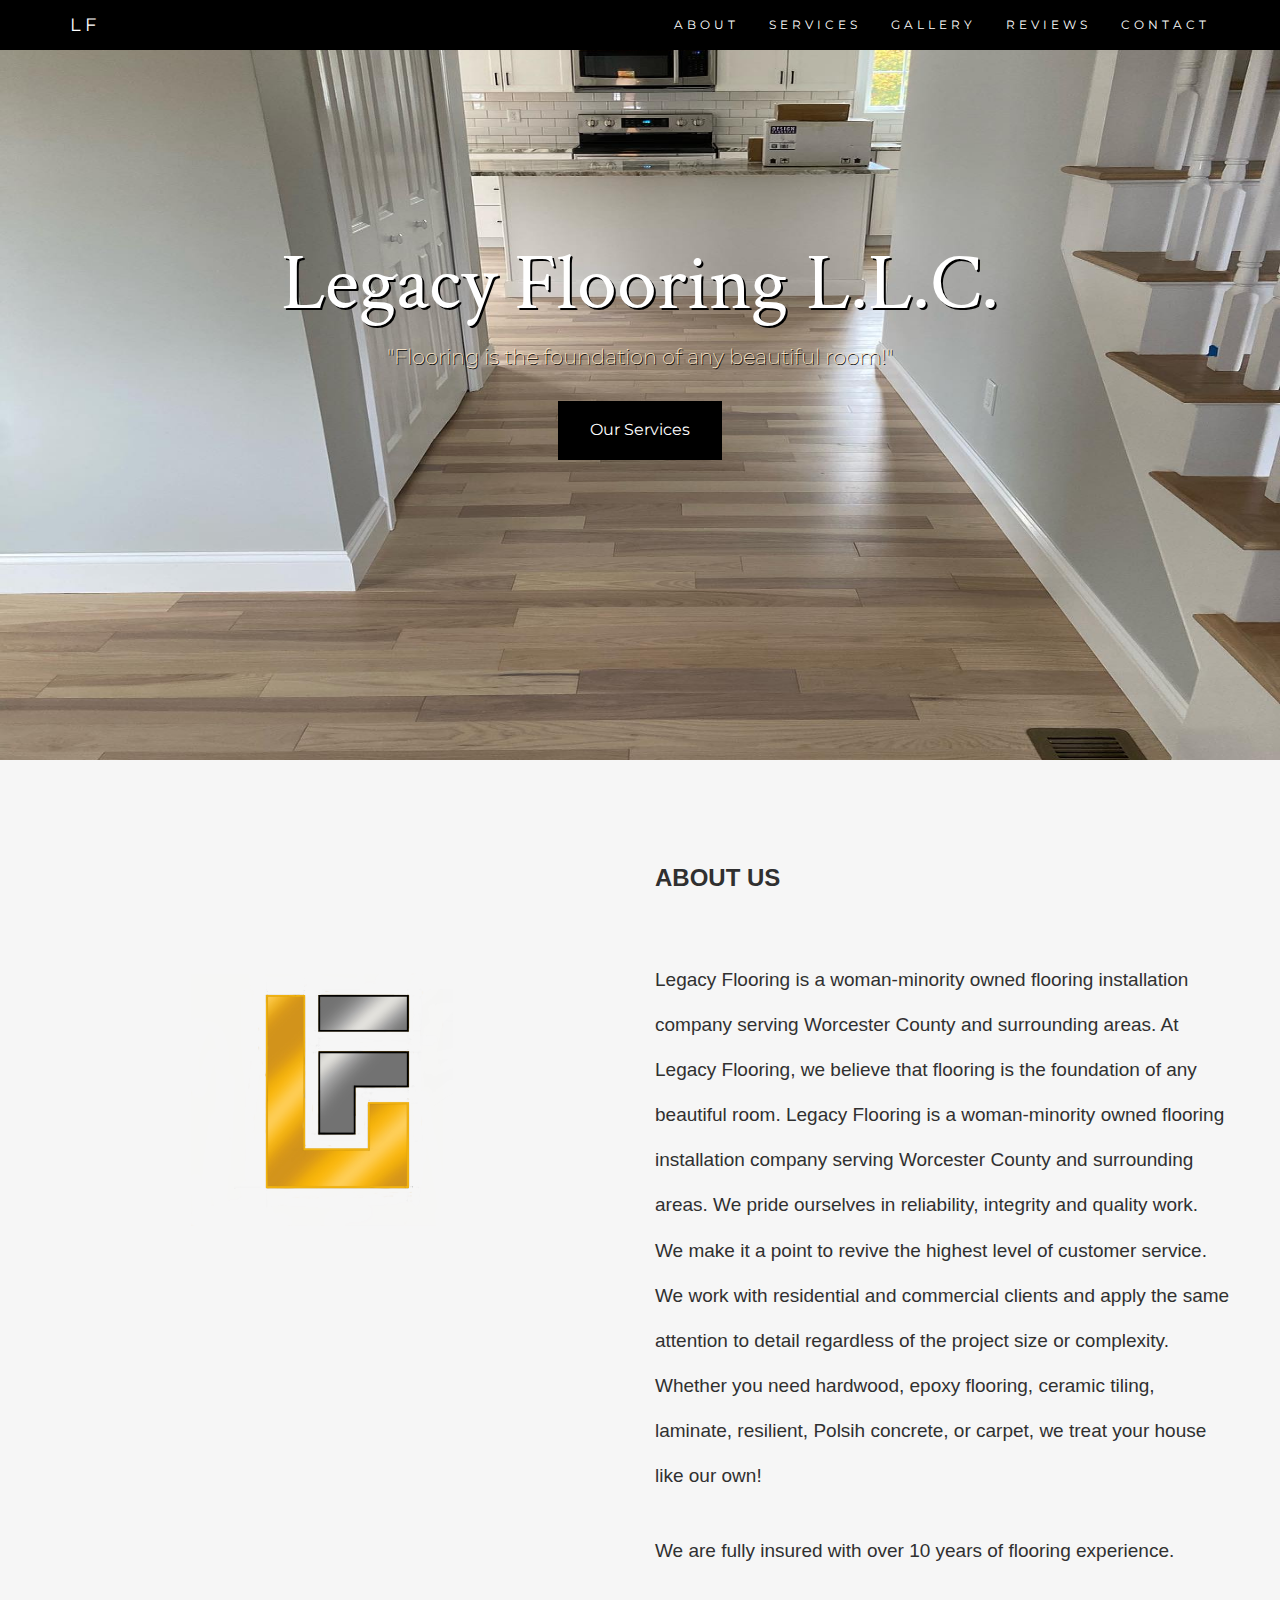
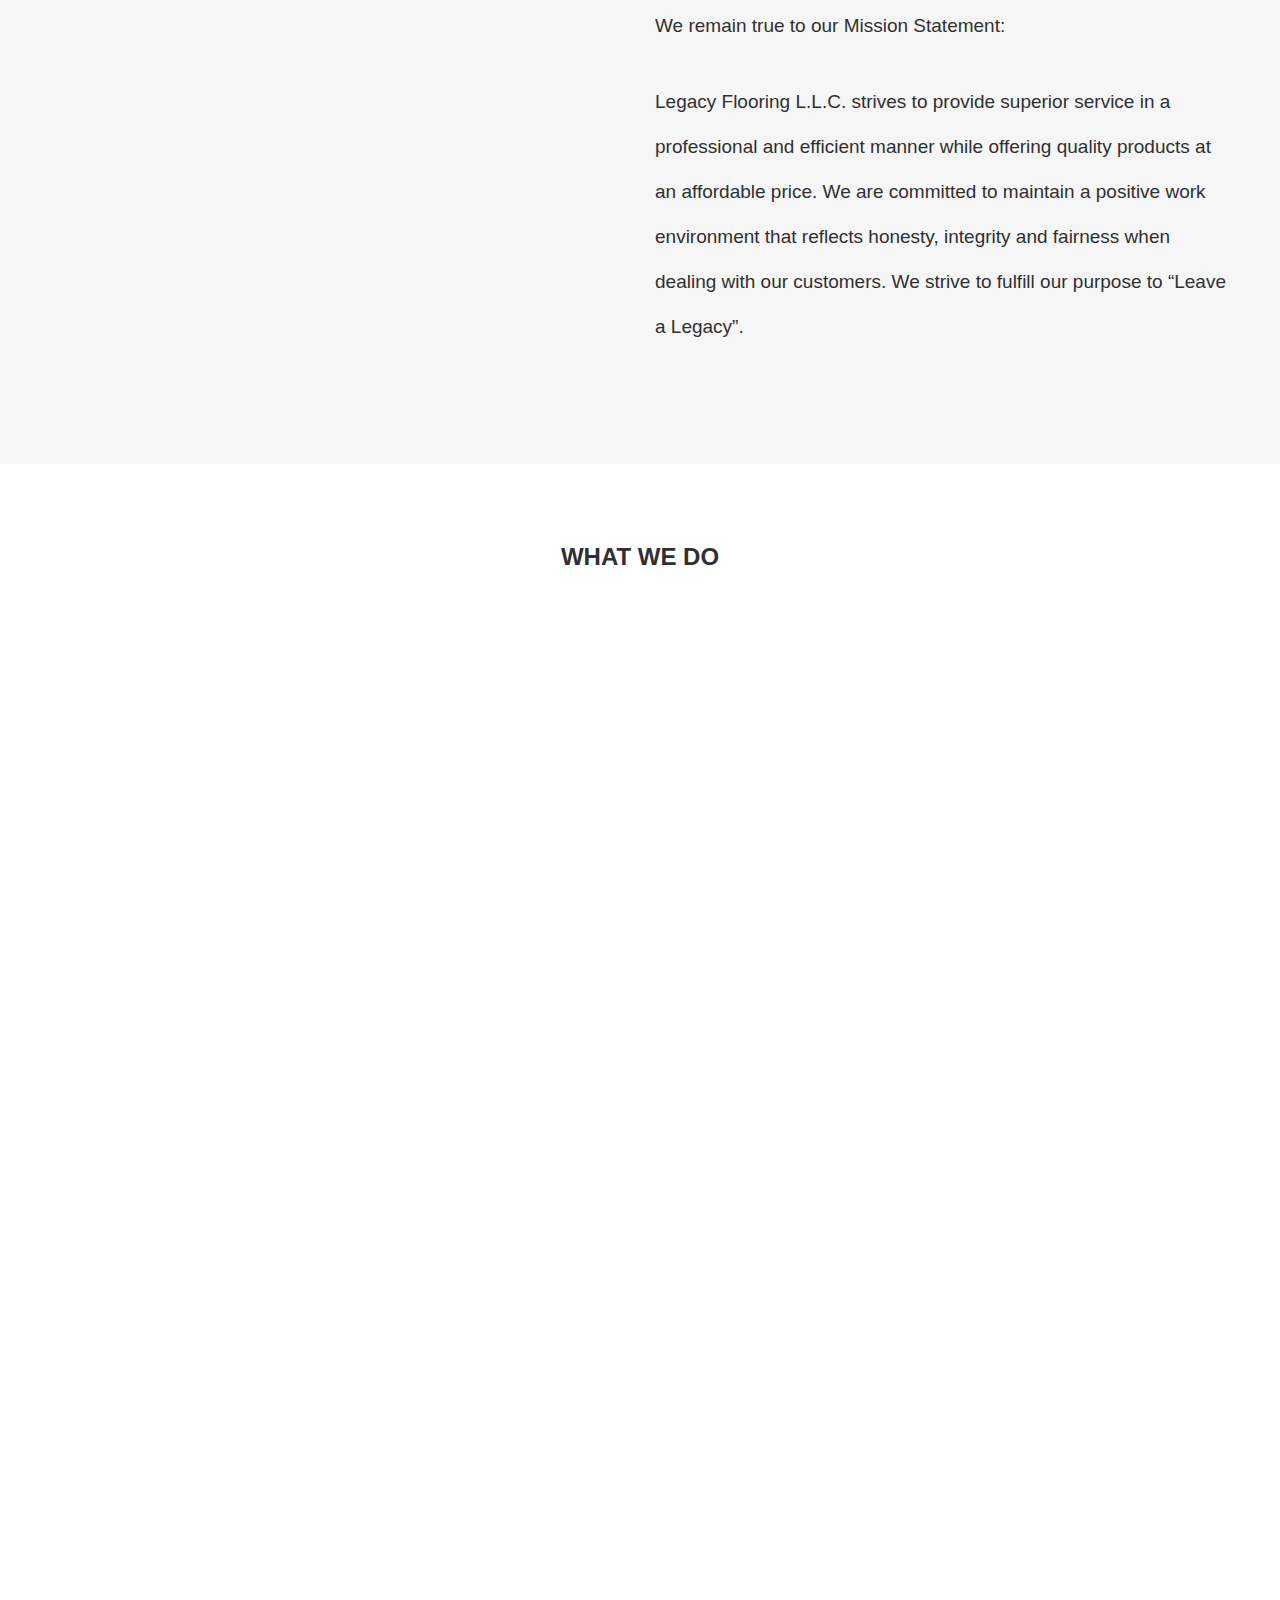
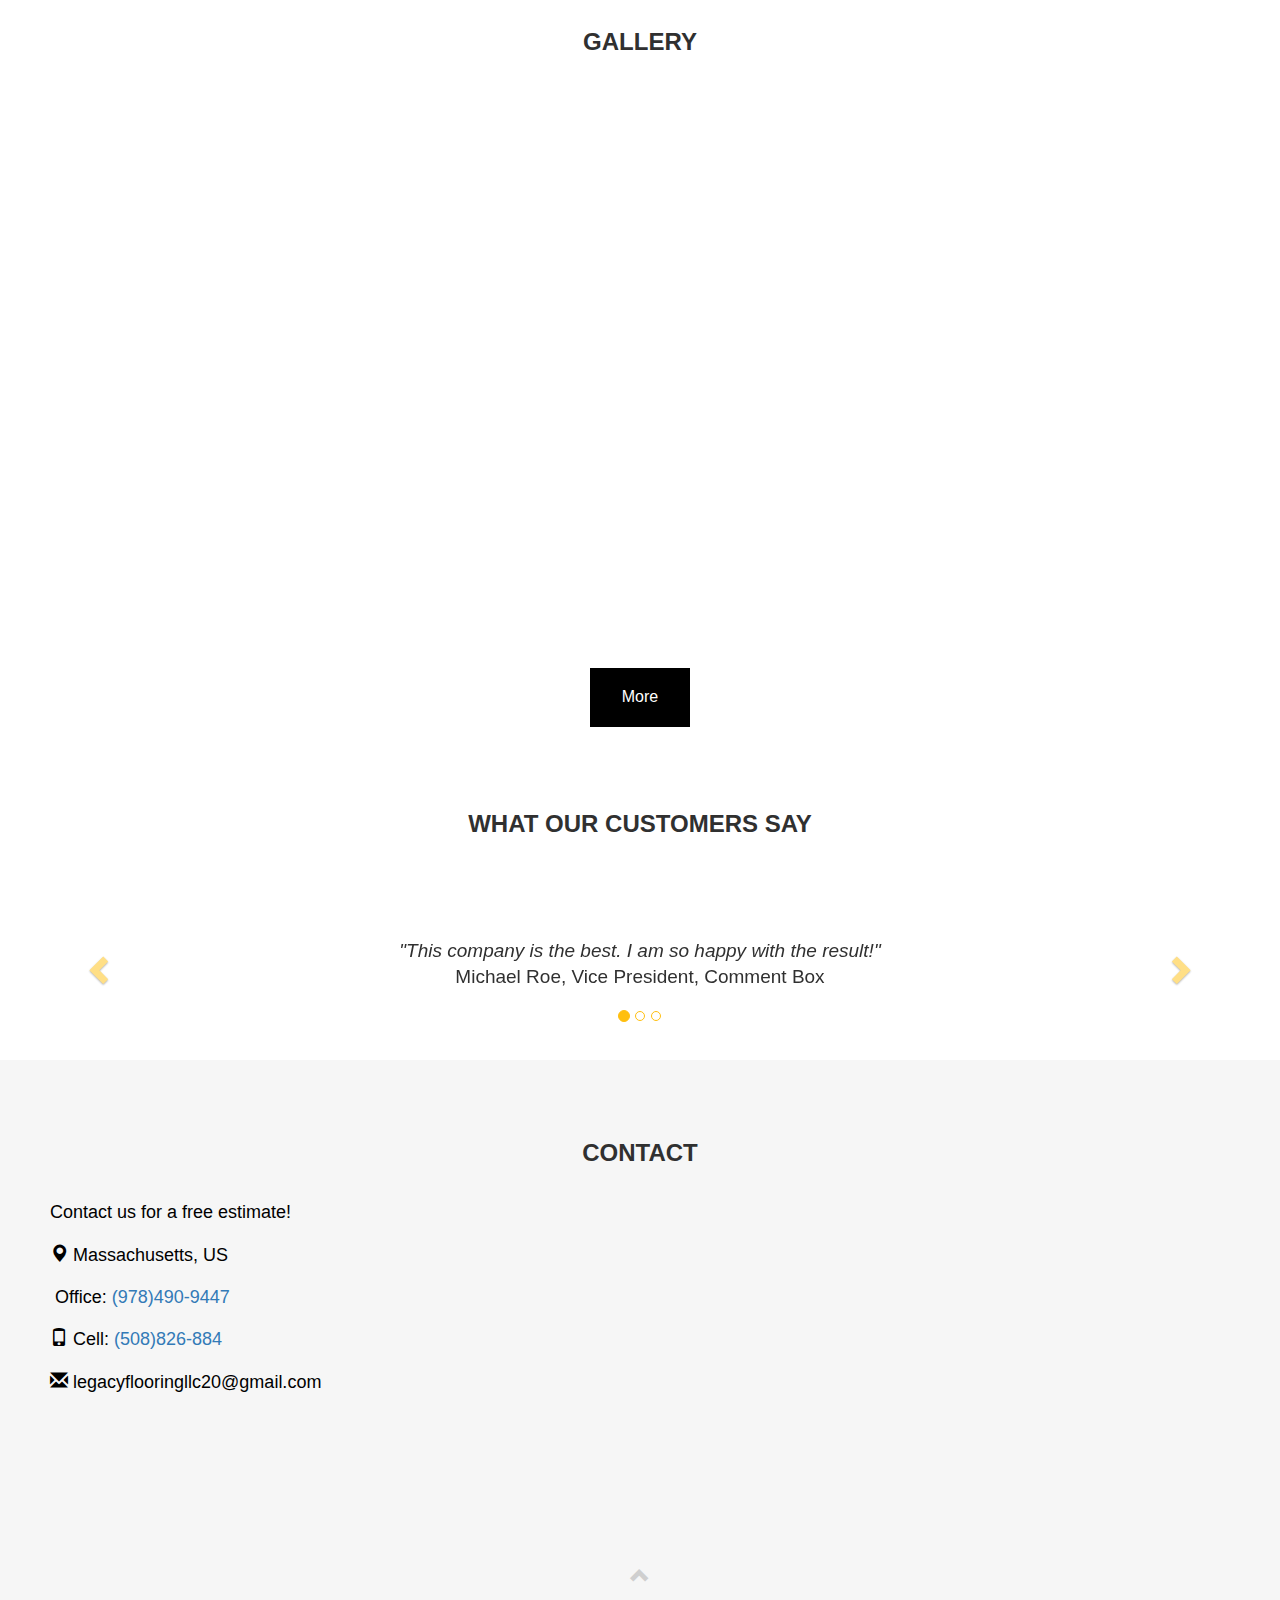
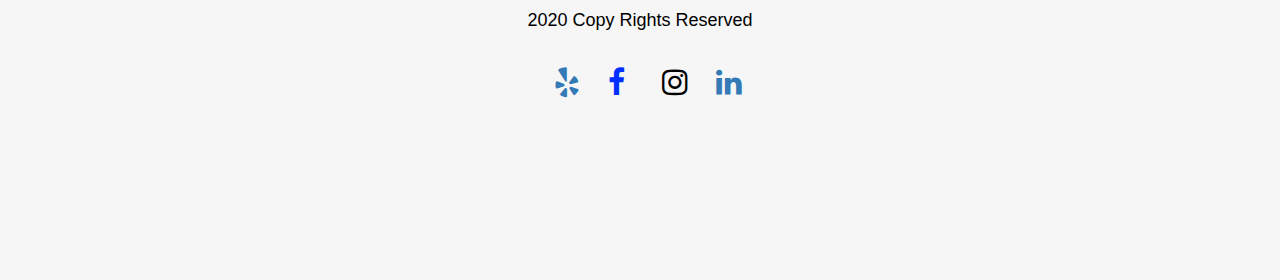
==== commit 471473c5: "update" ====
--- a/index.html
+++ b/index.html
@@ -65,6 +65,7 @@
       </div>
     </div>
     <div class="col-sm-6">
+      <br>
       <h2>About Us</h2><br>
       <h4>Legacy Flooring is a woman-minority owned flooring installation company serving Worcester County and surrounding areas. At Legacy Flooring, we believe that flooring is the foundation of any beautiful room. Legacy Flooring is a woman-minority owned flooring installation company serving Worcester County and surrounding areas. We pride ourselves in reliability, integrity and quality work. We make it a point to revive the highest level of customer service. 
 
--- a/styles/styles.css
+++ b/styles/styles.css
@@ -16,6 +16,11 @@
       font-family: 'Crimson Text', serif;
       text-shadow: 2px 2px black;
       font-size: 80px;
+  }
+
+  h1 {
+    font-size: 25px;
+    
   }
 
   .col-md-6 img {
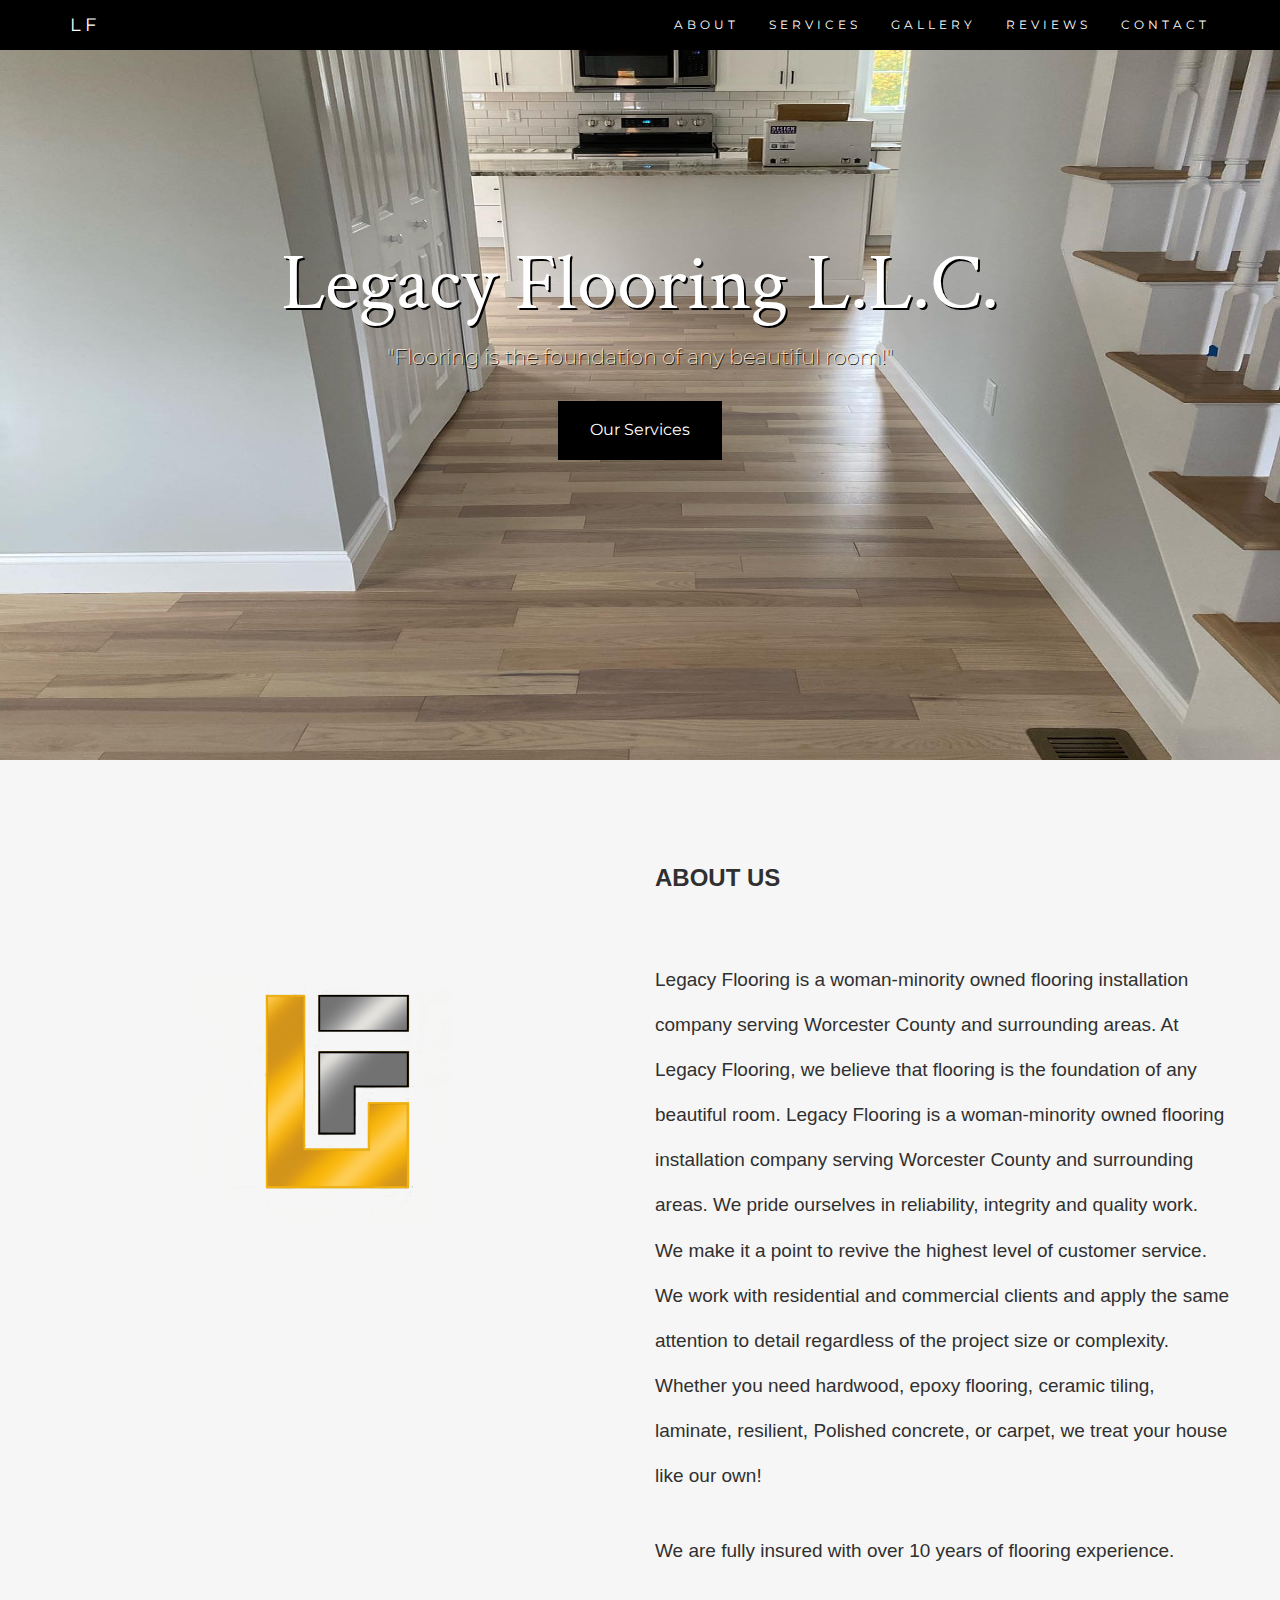
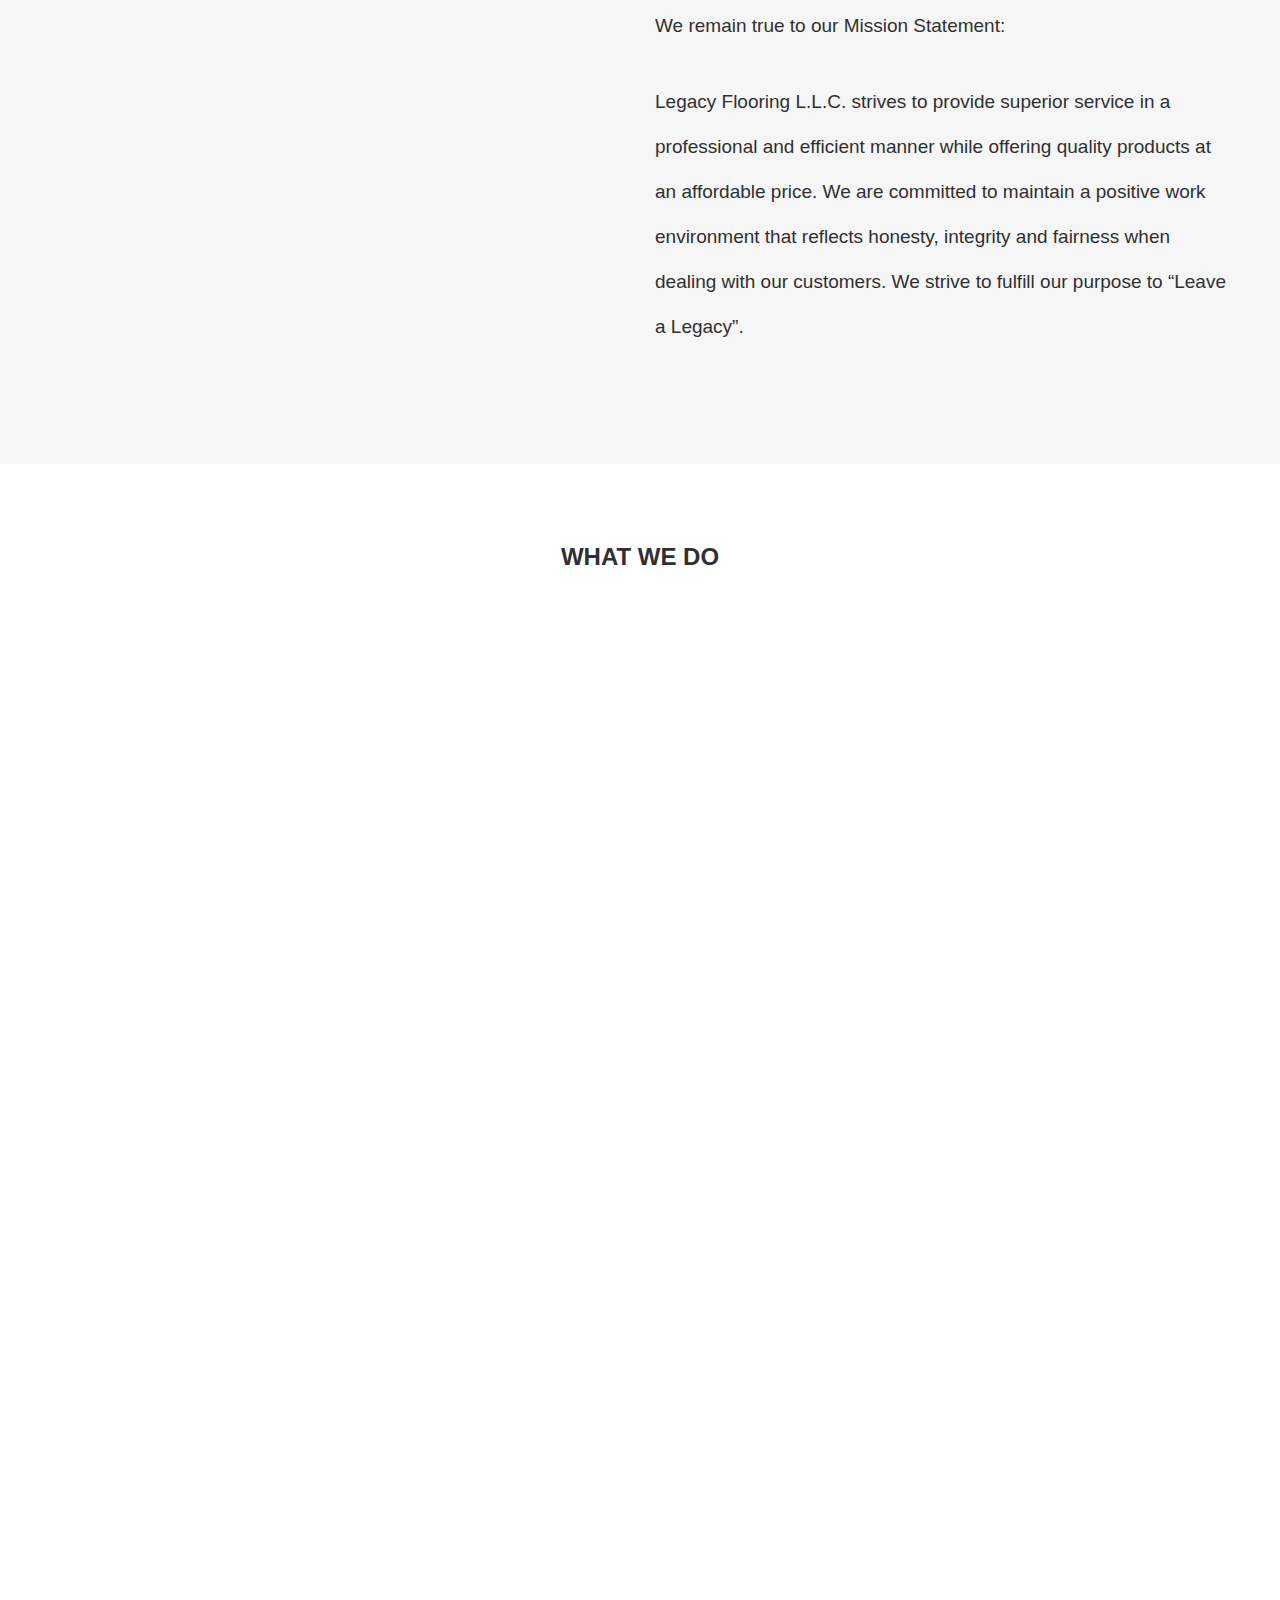
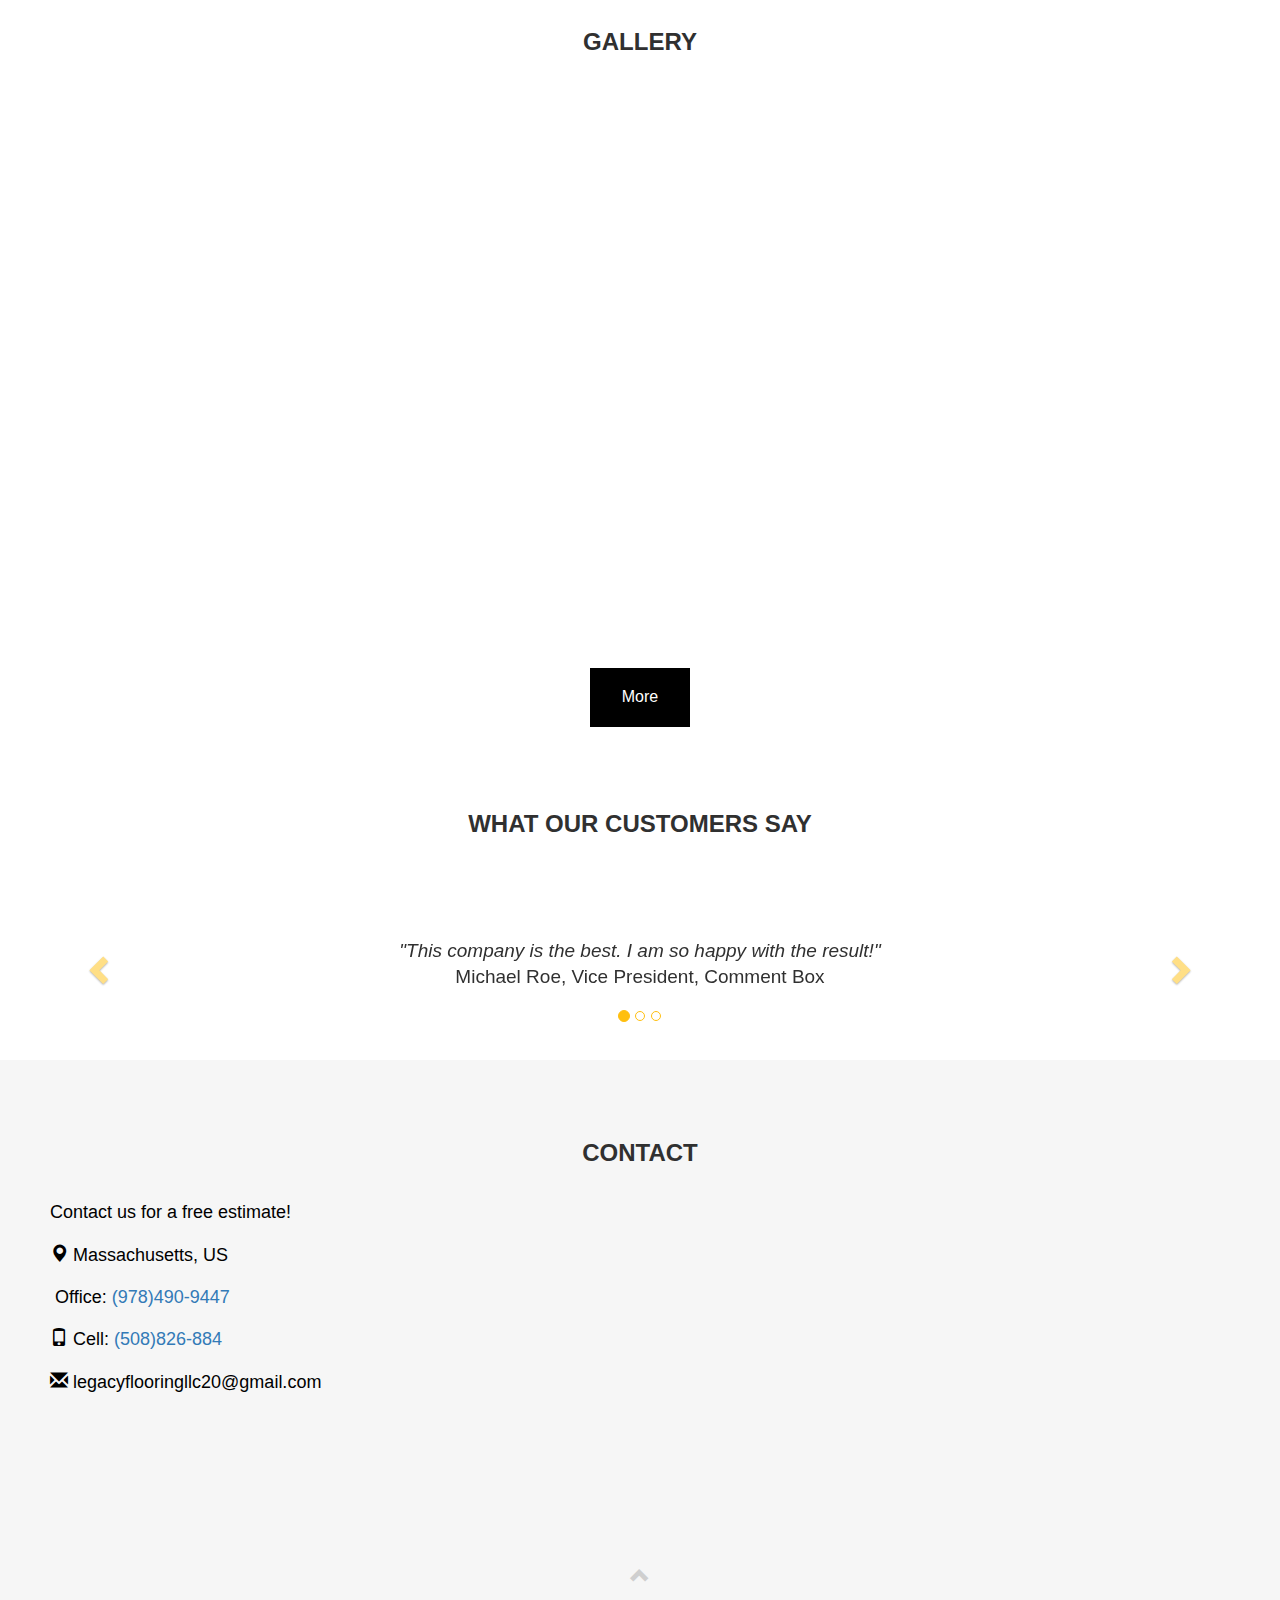
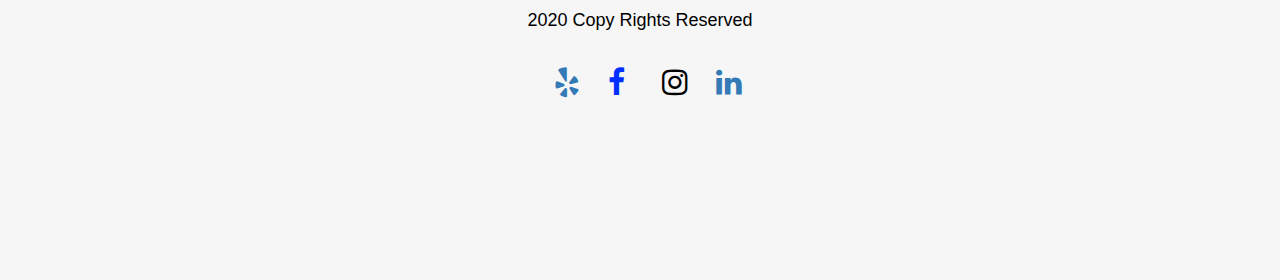
==== commit 73eba8d7: "spelling" ====
--- a/index.html
+++ b/index.html
@@ -69,7 +69,7 @@
       <h2>About Us</h2><br>
       <h4>Legacy Flooring is a woman-minority owned flooring installation company serving Worcester County and surrounding areas. At Legacy Flooring, we believe that flooring is the foundation of any beautiful room. Legacy Flooring is a woman-minority owned flooring installation company serving Worcester County and surrounding areas. We pride ourselves in reliability, integrity and quality work. We make it a point to revive the highest level of customer service. 
 
-        We work with residential and commercial clients and apply the same attention to detail regardless of the project size or complexity. Whether you need hardwood, epoxy flooring, ceramic tiling, laminate, resilient, Polsih concrete, or carpet, we treat your house like our own! </h4>
+        We work with residential and commercial clients and apply the same attention to detail regardless of the project size or complexity. Whether you need hardwood, epoxy flooring, ceramic tiling, laminate, resilient, Polished concrete, or carpet, we treat your house like our own! </h4>
         
        <h4>We are fully insured with over 10 years of flooring experience.</h4> 
         
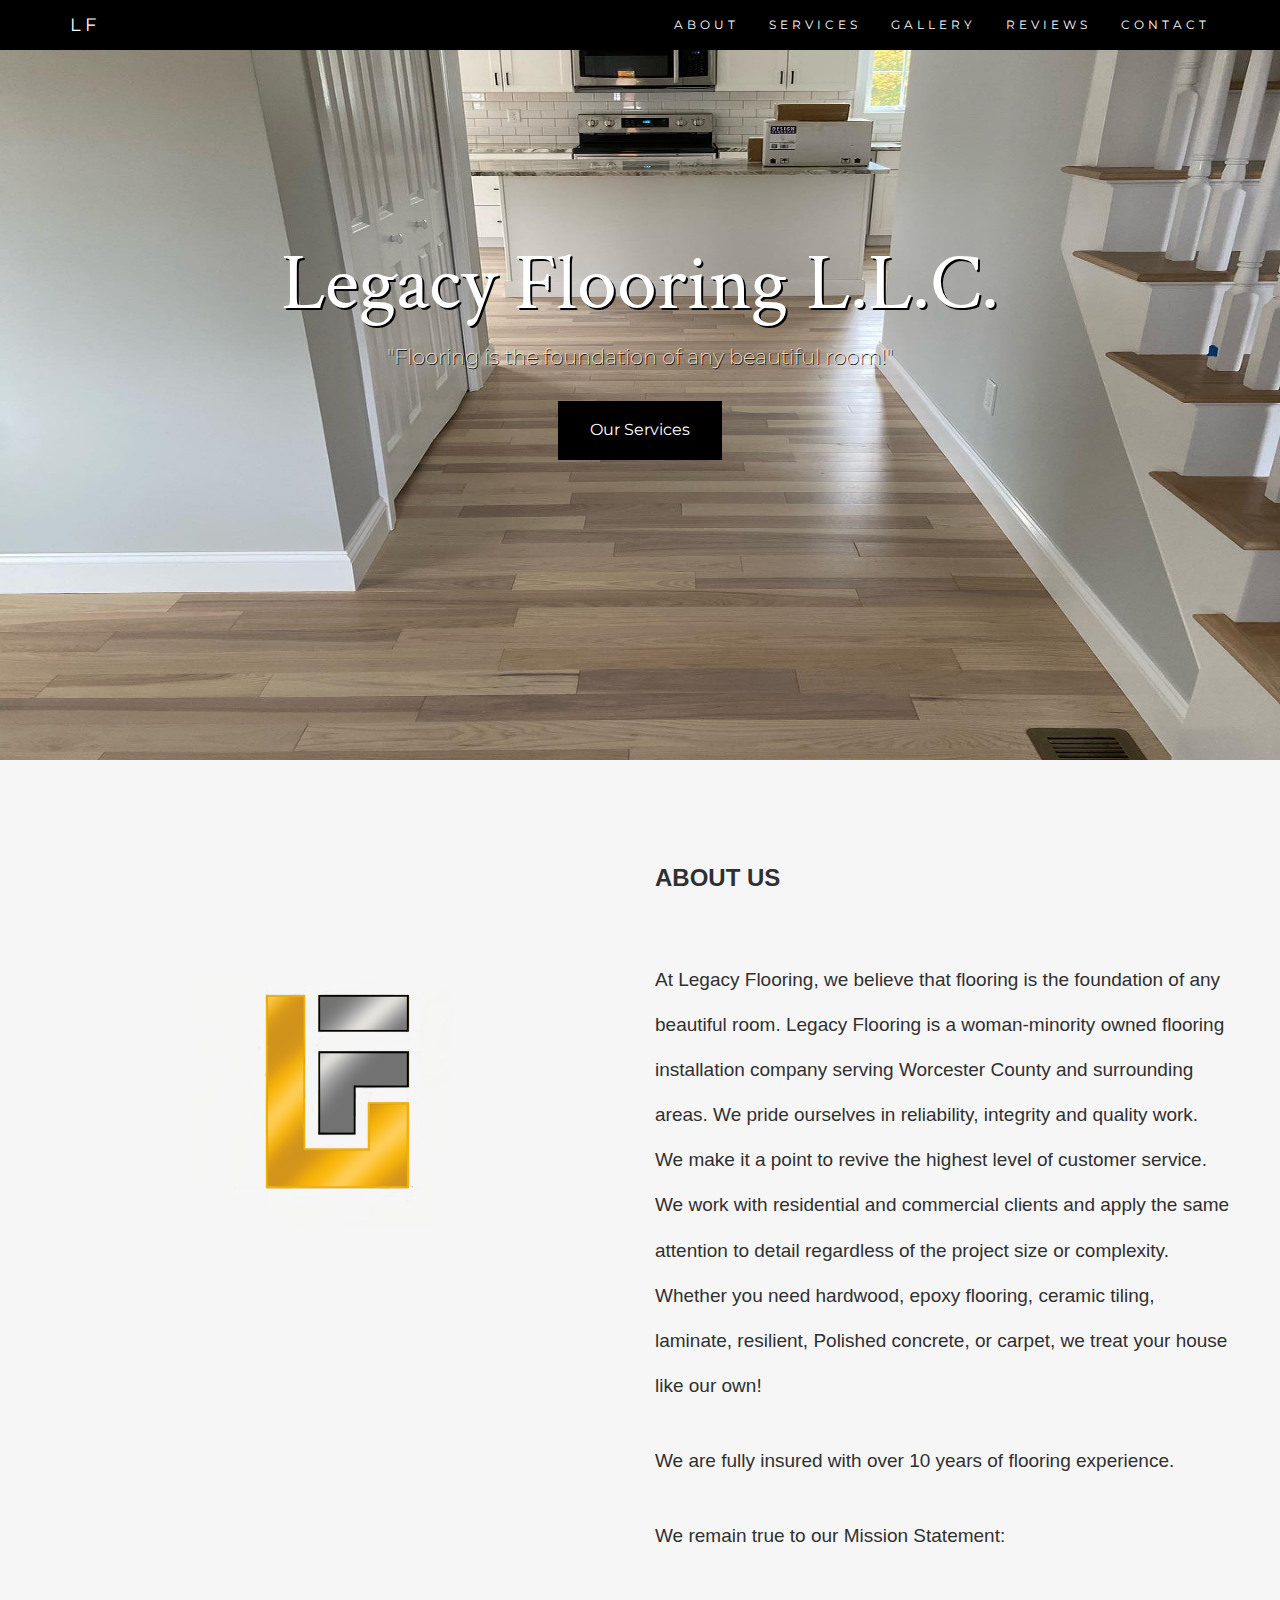
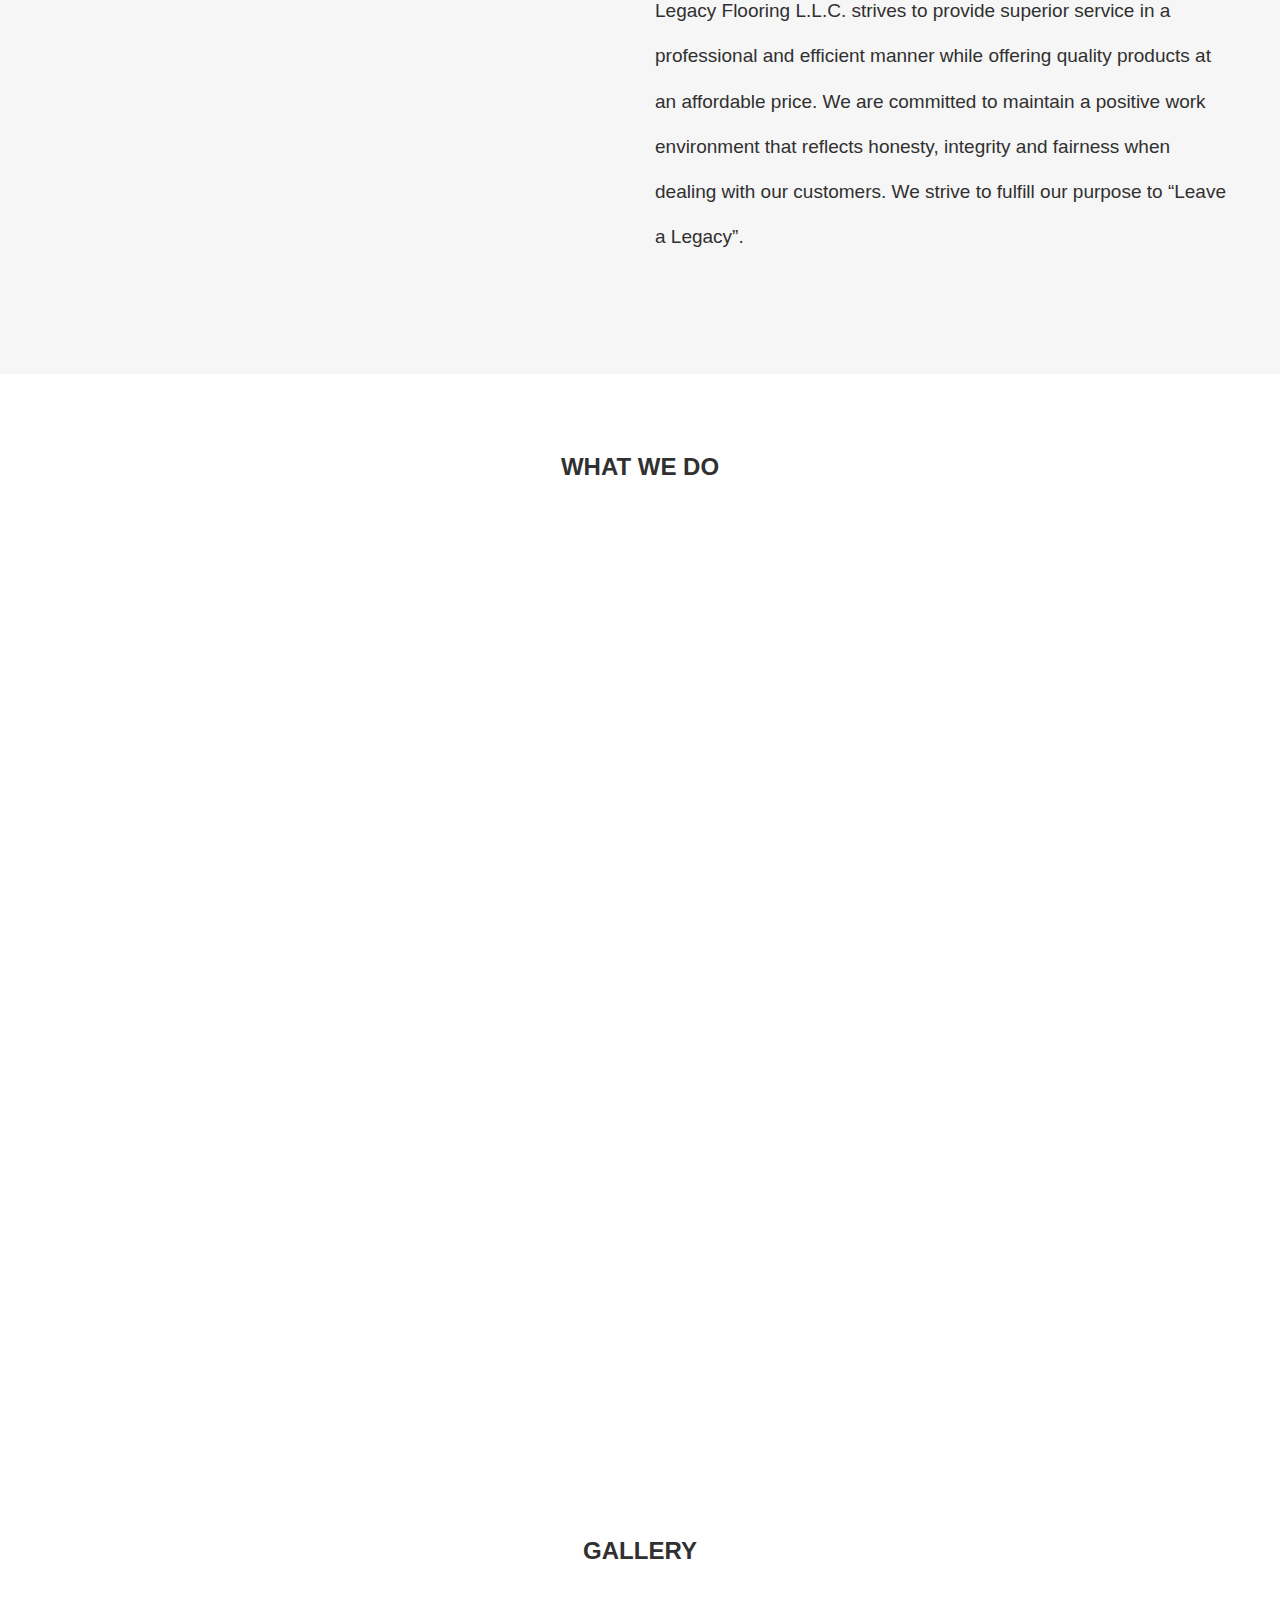
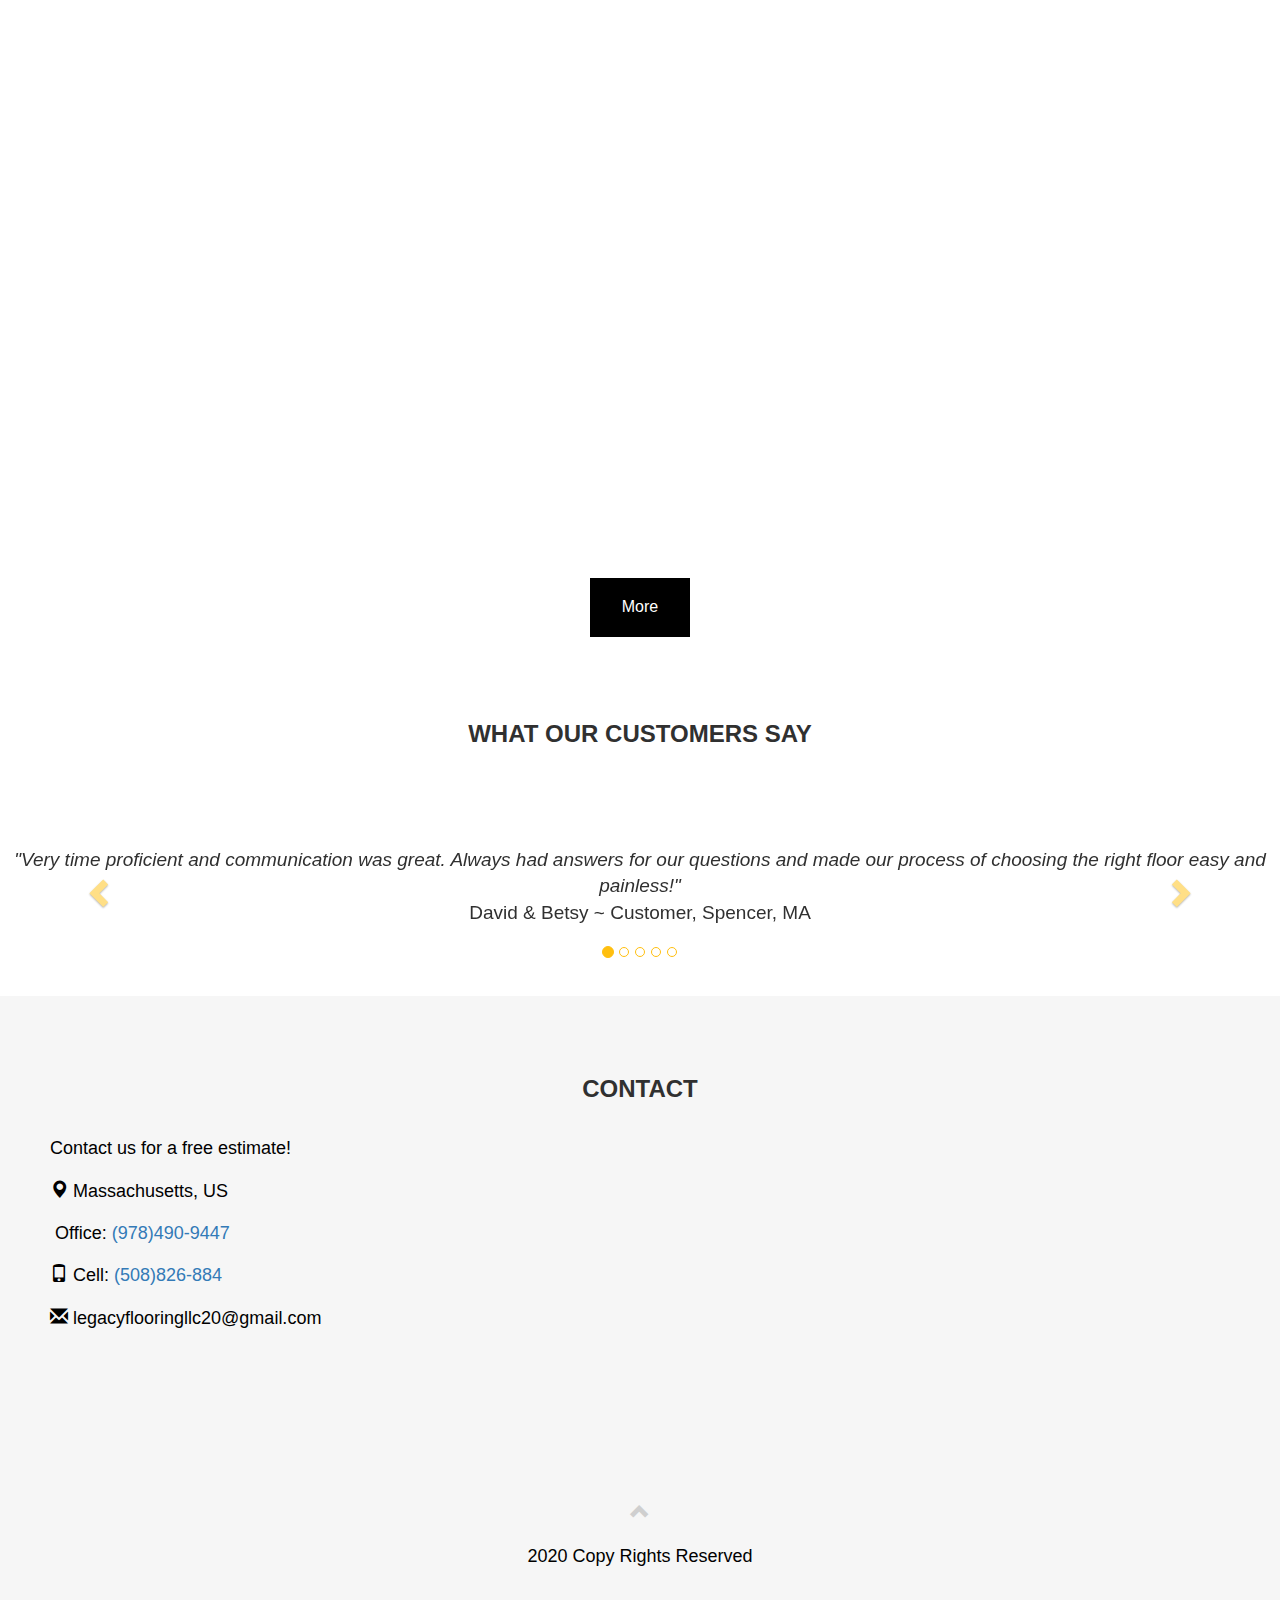
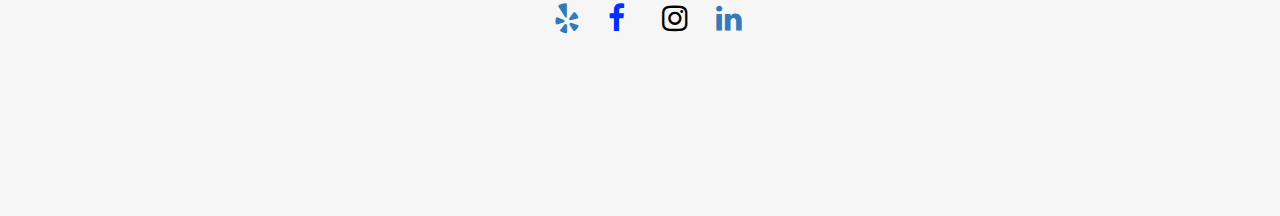
==== commit 1b642d9b: "quotes" ====
--- a/index.html
+++ b/index.html
@@ -67,7 +67,7 @@
     <div class="col-sm-6">
       <br>
       <h2>About Us</h2><br>
-      <h4>Legacy Flooring is a woman-minority owned flooring installation company serving Worcester County and surrounding areas. At Legacy Flooring, we believe that flooring is the foundation of any beautiful room. Legacy Flooring is a woman-minority owned flooring installation company serving Worcester County and surrounding areas. We pride ourselves in reliability, integrity and quality work. We make it a point to revive the highest level of customer service. 
+      <h4>At Legacy Flooring, we believe that flooring is the foundation of any beautiful room. Legacy Flooring is a woman-minority owned flooring installation company serving Worcester County and surrounding areas. We pride ourselves in reliability, integrity and quality work. We make it a point to revive the highest level of customer service. 
 
         We work with residential and commercial clients and apply the same attention to detail regardless of the project size or complexity. Whether you need hardwood, epoxy flooring, ceramic tiling, laminate, resilient, Polished concrete, or carpet, we treat your house like our own! </h4>
         
@@ -182,18 +182,26 @@
       <li data-target="#myCarousel" data-slide-to="0" class="active"></li>
       <li data-target="#myCarousel" data-slide-to="1"></li>
       <li data-target="#myCarousel" data-slide-to="2"></li>
+      <li data-target="#myCarousel" data-slide-to="3"></li>
+      <li data-target="#myCarousel" data-slide-to="4"></li>
     </ol>
 
     <!-- Wrapper for slides -->
     <div class="carousel-inner" role="listbox">
       <div class="item active">
-        <h4>"This company is the best. I am so happy with the result!"<br><span>Michael Roe, Vice President, Comment Box</span></h4>
+        <h4>"Very time proficient and communication was great. Always had answers for our questions and made our process of choosing the right floor easy and painless!"<br><span> David & Betsy ~ Customer, Spencer, MA</span></h4>
       </div>
       <div class="item">
-        <h4>"One word... WOW!!"<br><span>John Doe, Salesman, Rep Inc</span></h4>
+        <h4>"I hired Legacy Flooring for the installation of Hickory hardwood and Ceramic tile in my house. Unbelievable craftsmanship and great customer service"<br><span>Jonathan ~ Customer, Fall River, MA </span></h4>
       </div>
       <div class="item">
-        <h4>"Could I... BE any more happy with this company?"<br><span>Chandler Bing, Actor, FriendsAlot</span></h4>
+        <h4>"Been developing houses for 30 years and wish Legacy Flooring had been around since the beginning! They install all the flooring in all the houses I build. Great with customers and make the flooring aspect of the build a smooth transition!"<br><span>Ed~ General Contractor, Western,MA</span></h4>
+      </div>
+      <div class="item">
+        <h4>"I hired Legacy Flooring to install ceramic tile in my place of business. Was very pleased with the accommodations and flexibility Legacy Flooring provided when planning the installation. My place of business is a very busy place but that was no problem for the crew at Legacy Flooring. I was able to stay open and continue business as usual, while gaining a new look to my store"<br><span>Dave ~ Business Owner,Ashburnham, MA</span></h4>
+      </div>
+      <div class="item">
+        <h4>"Their slogan "Flooring Is The Foundation To Any Beautiful Room" couldn't be more right! My house all came together once the flooring was done! Next, the kitchen backsplash!!"<br><span>Wendy ~ Customer, Leominster ,MA</span></h4>
       </div>
     </div>
 
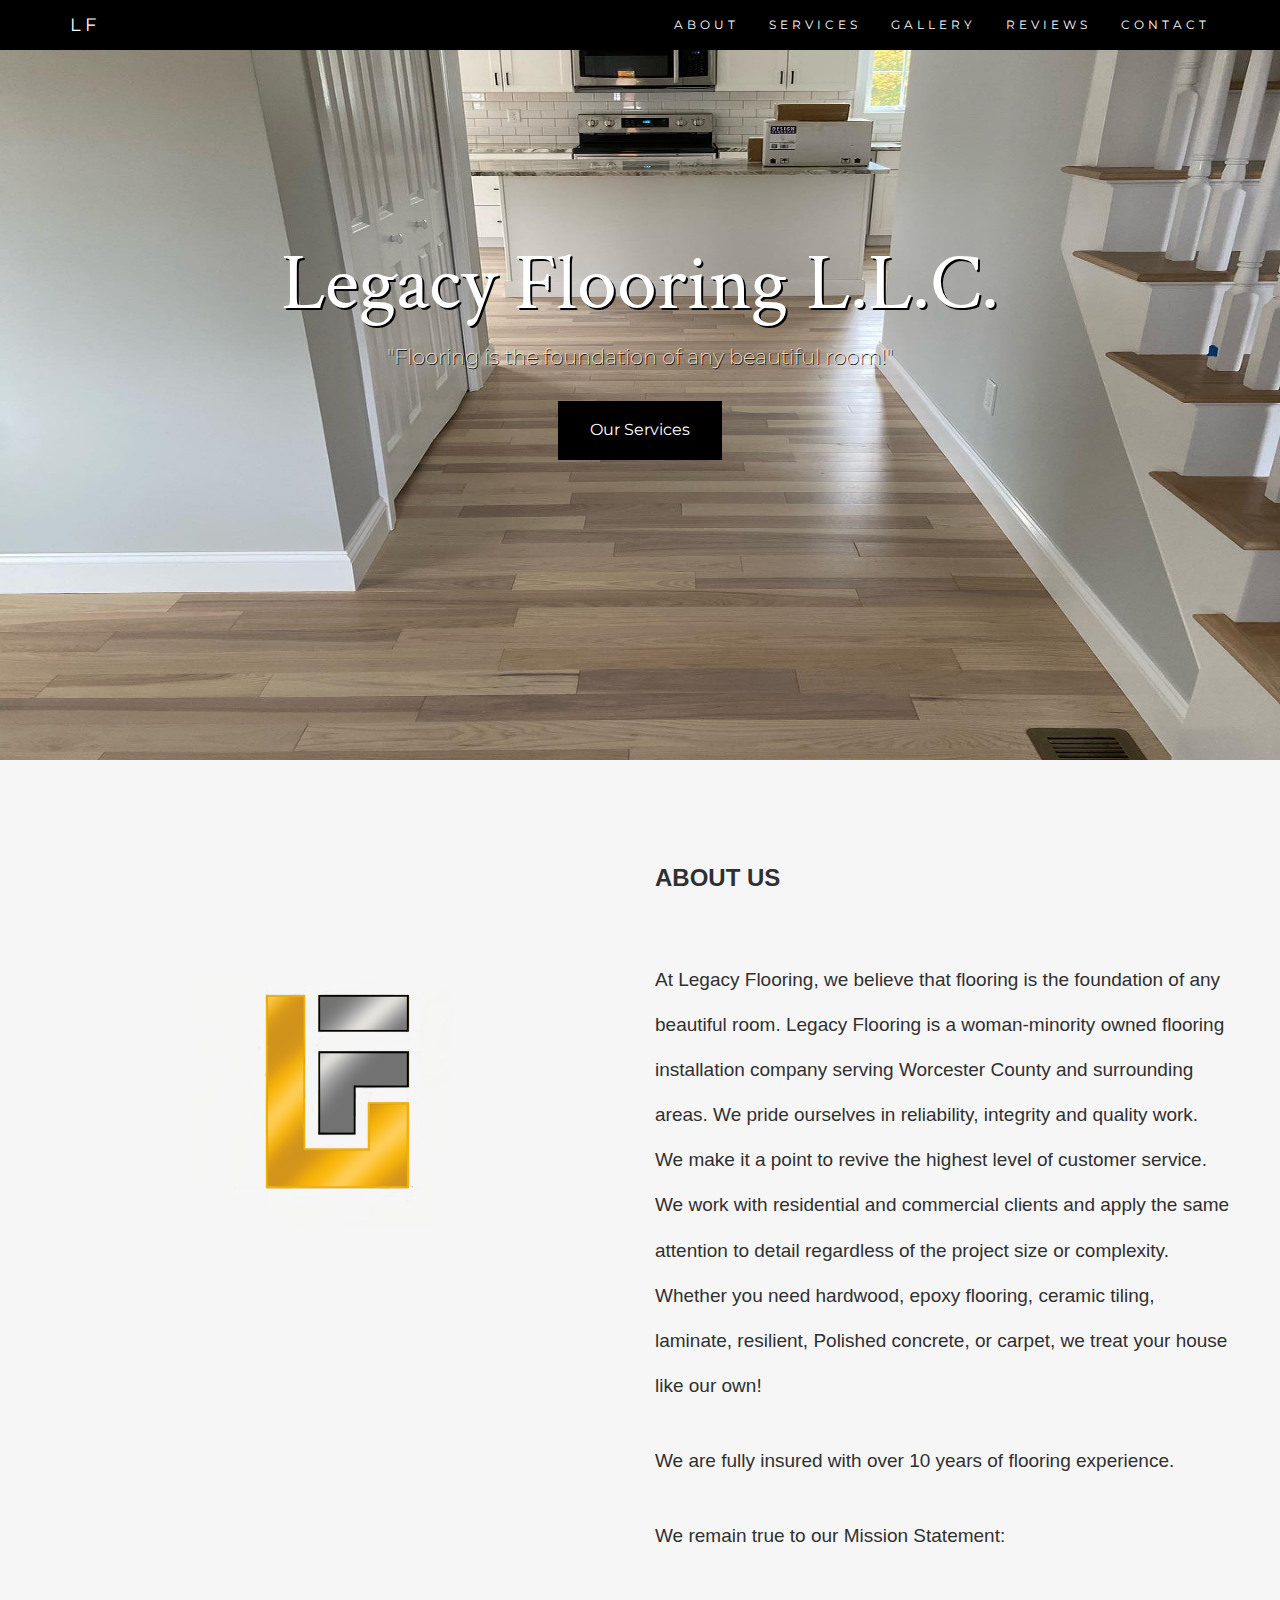
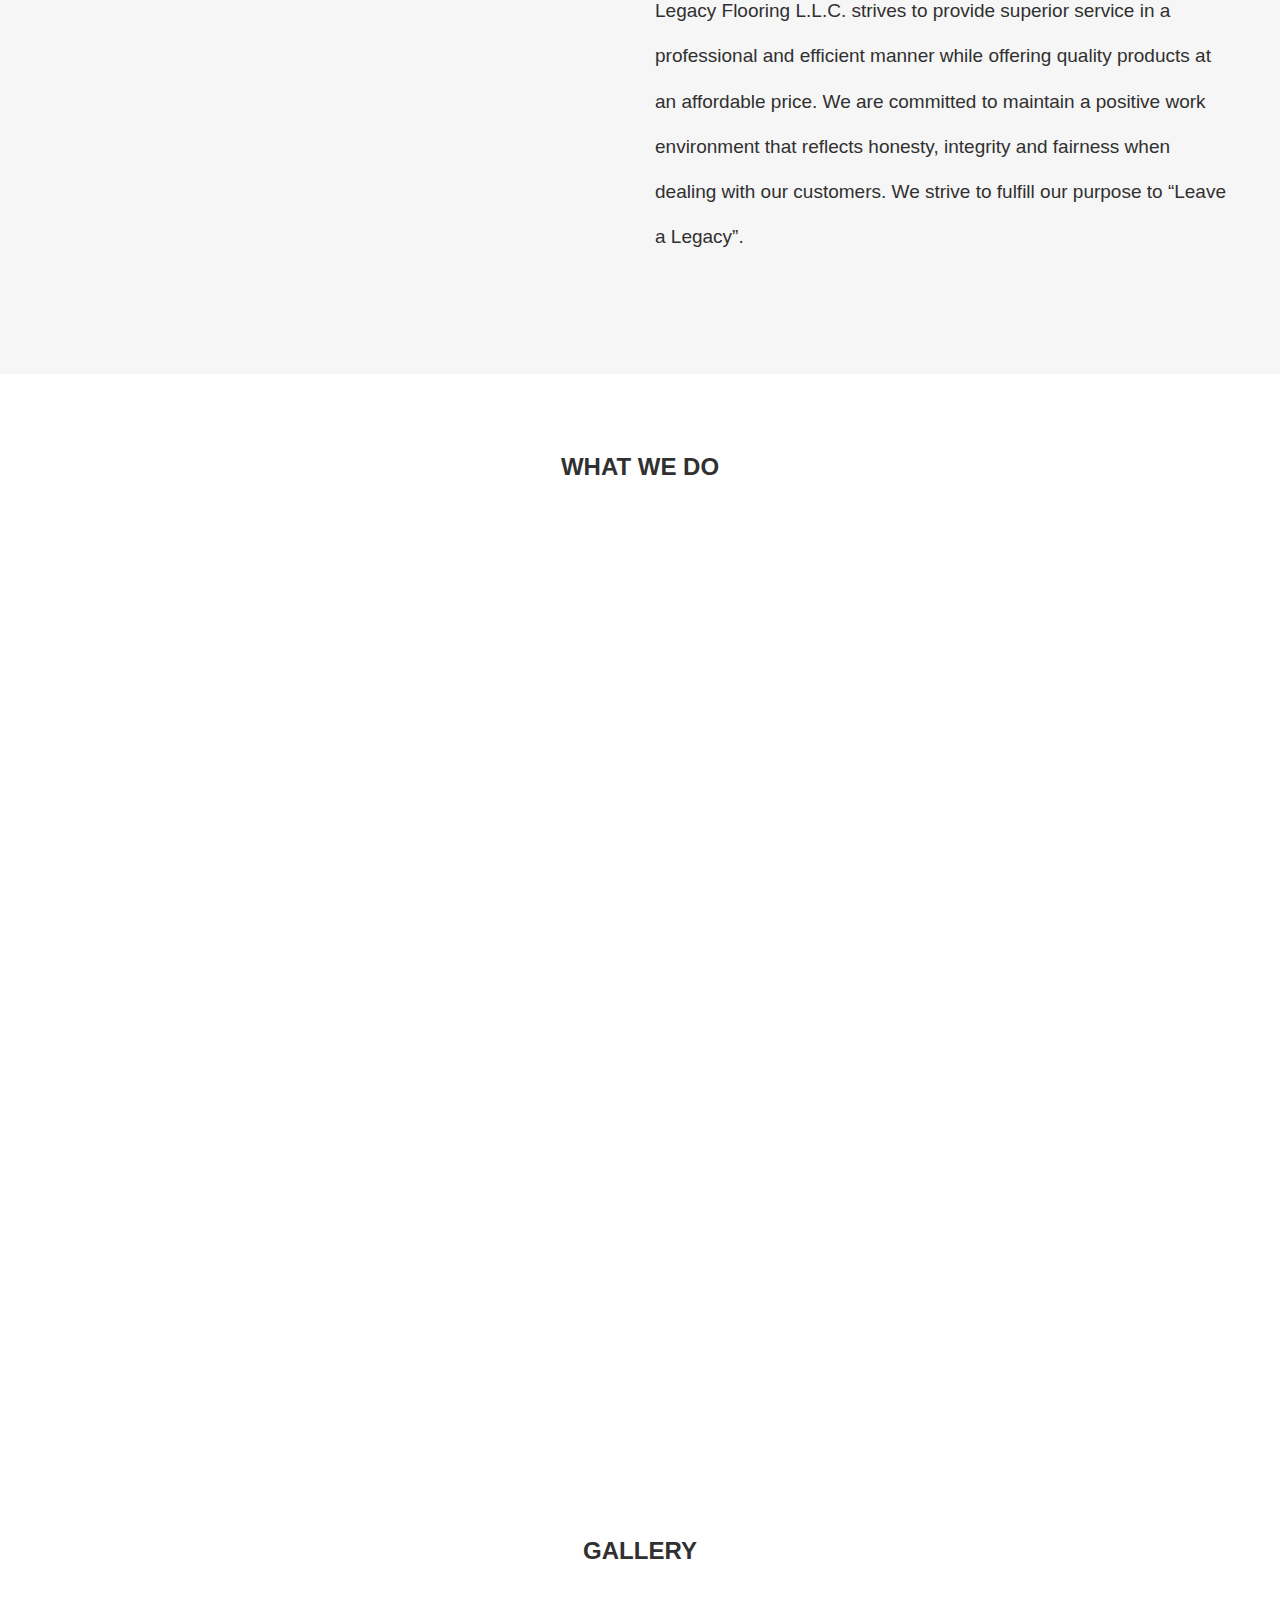
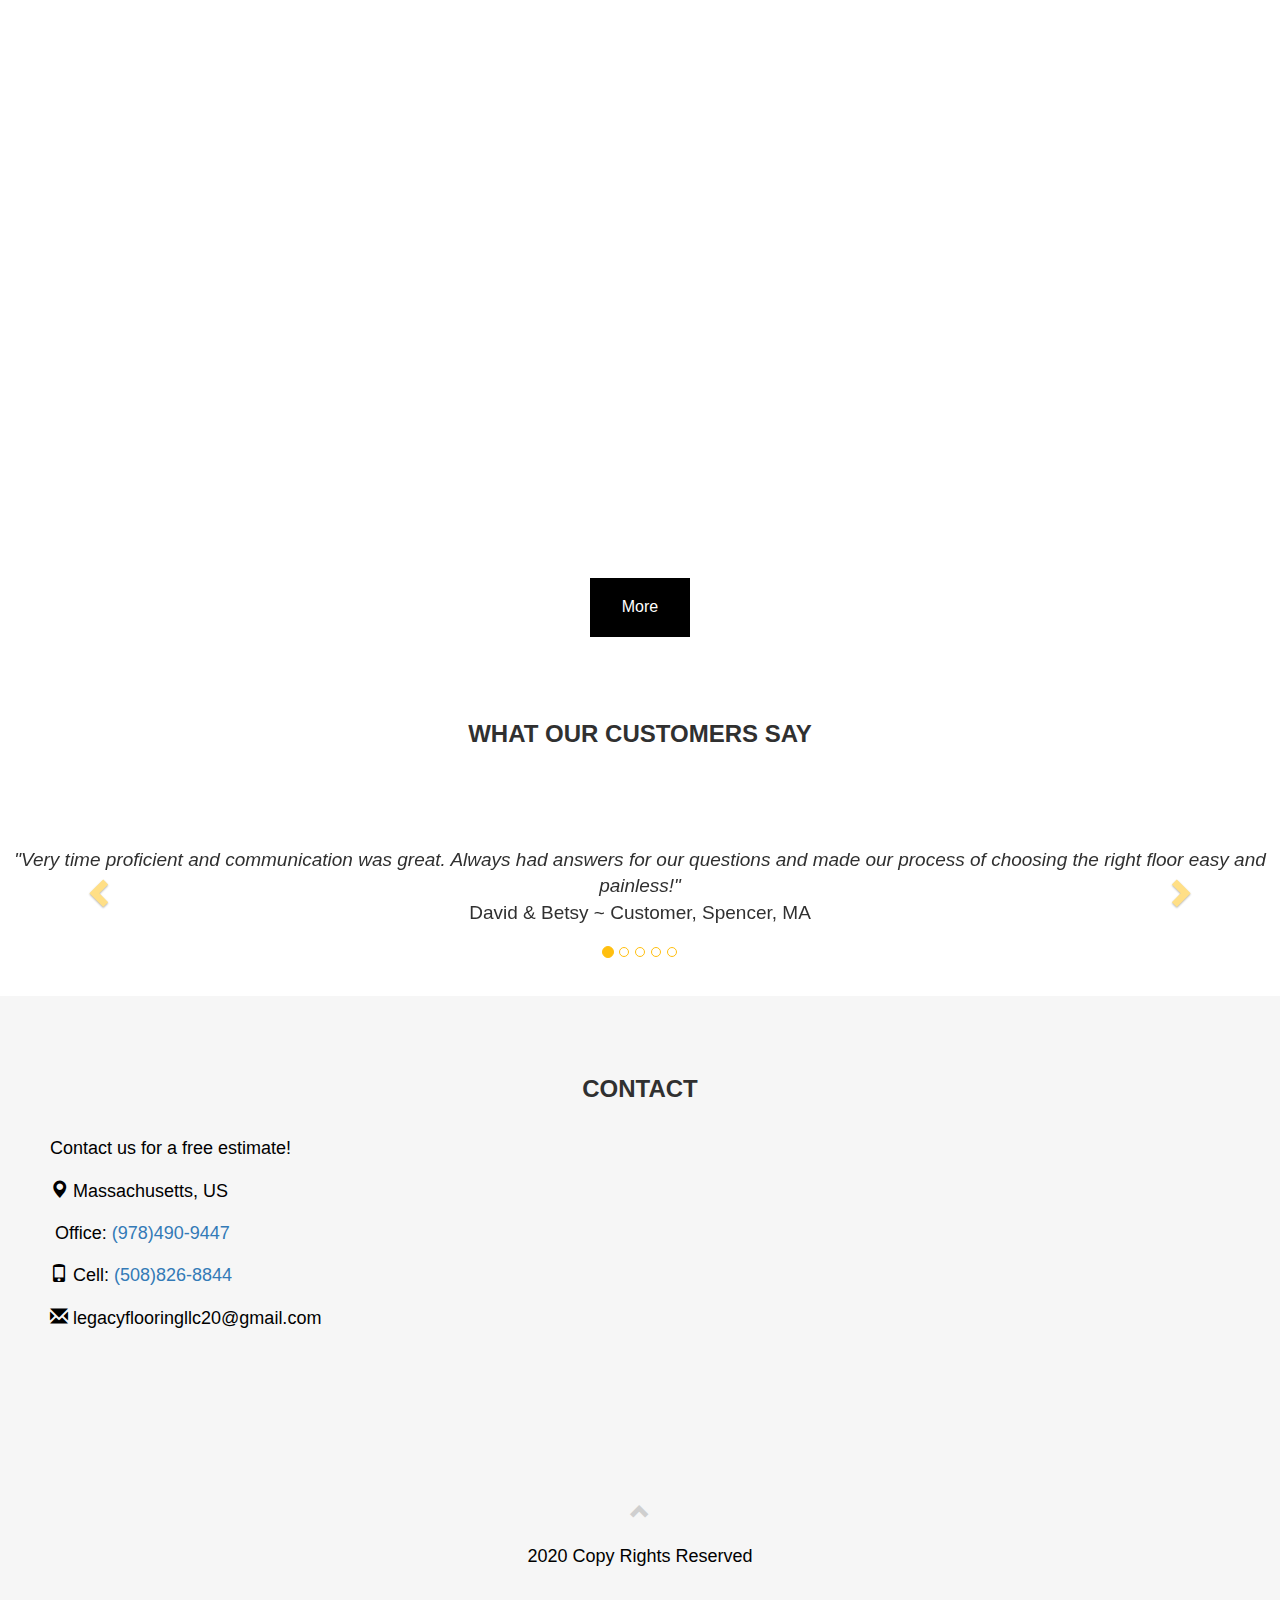
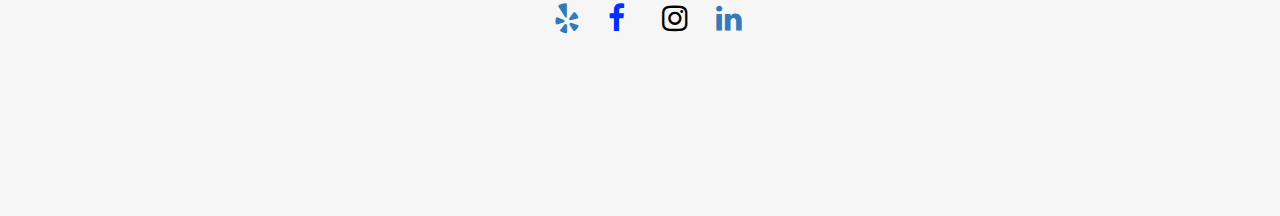
==== commit ac68f267: "number" ====
--- a/index.html
+++ b/index.html
@@ -61,7 +61,7 @@
       <!-- <span class="glyphicon glyphicon-globe logo slideanim"></span> -->
       <img class="img-responsive" src="./images/lflogo.PNG" >
       <div class="item" data-aos="fade-up">
-      <h1 class="text-center">"Se Habla español..."</h1>
+      <h1 class="text-center">"Se Habla Español..."</h1>
       </div>
     </div>
     <div class="col-sm-6">
@@ -226,7 +226,7 @@
       <p>Contact us for a free estimate!</p>
       <p><span class="glyphicon glyphicon-map-marker"></span> Massachusetts, US</p>
       <p><span class="glyphicon glyphicon-house"></span> Office:<a href="tel:9784909447"><space> </space>(978)490-9447</a></p>
-      <p><span class="glyphicon glyphicon-phone"></span> Cell:<a href="tel:508826884"><space> </space>(508)826-884</a></p>
+      <p><span class="glyphicon glyphicon-phone"></span> Cell:<a href="tel:5088268844"><space> </space>(508)826-8844</a></p>
       <p><span class="glyphicon glyphicon-envelope"></span> legacyflooringllc20@gmail.com</p>
     </div>
 
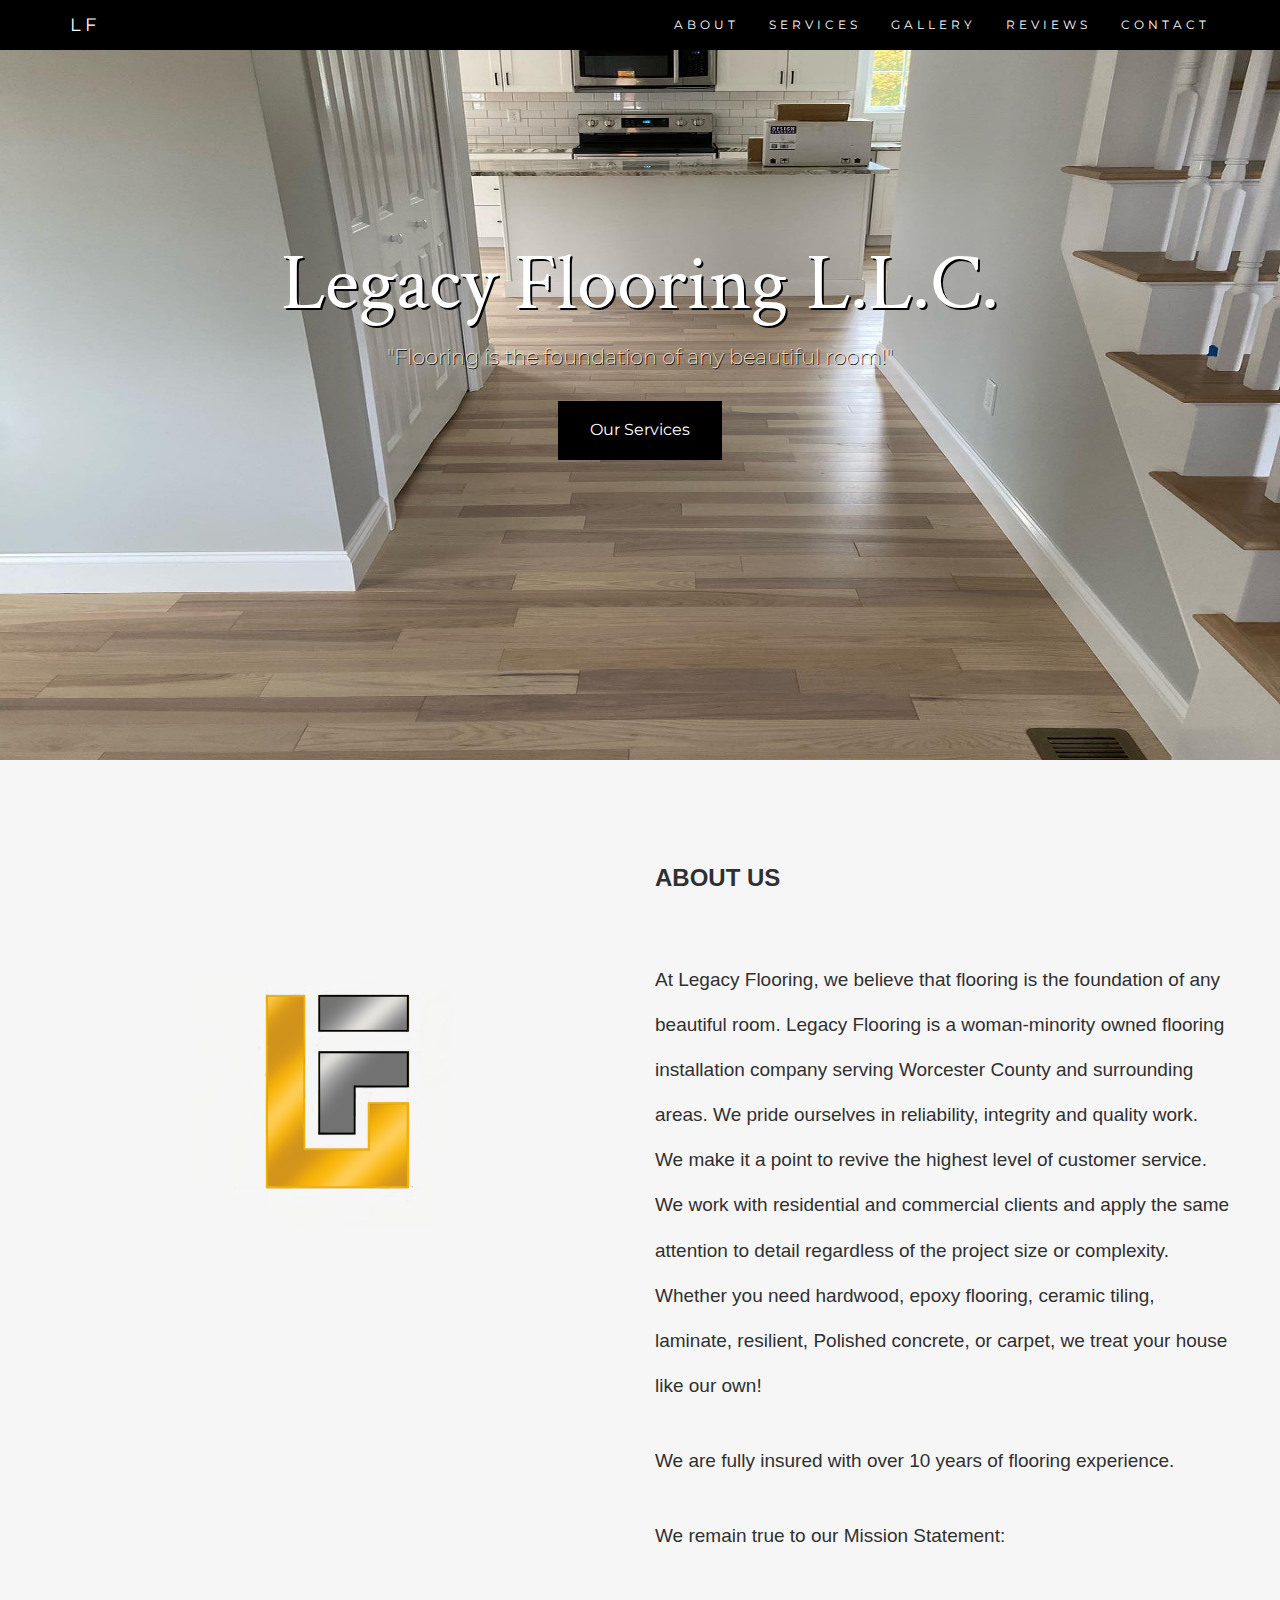
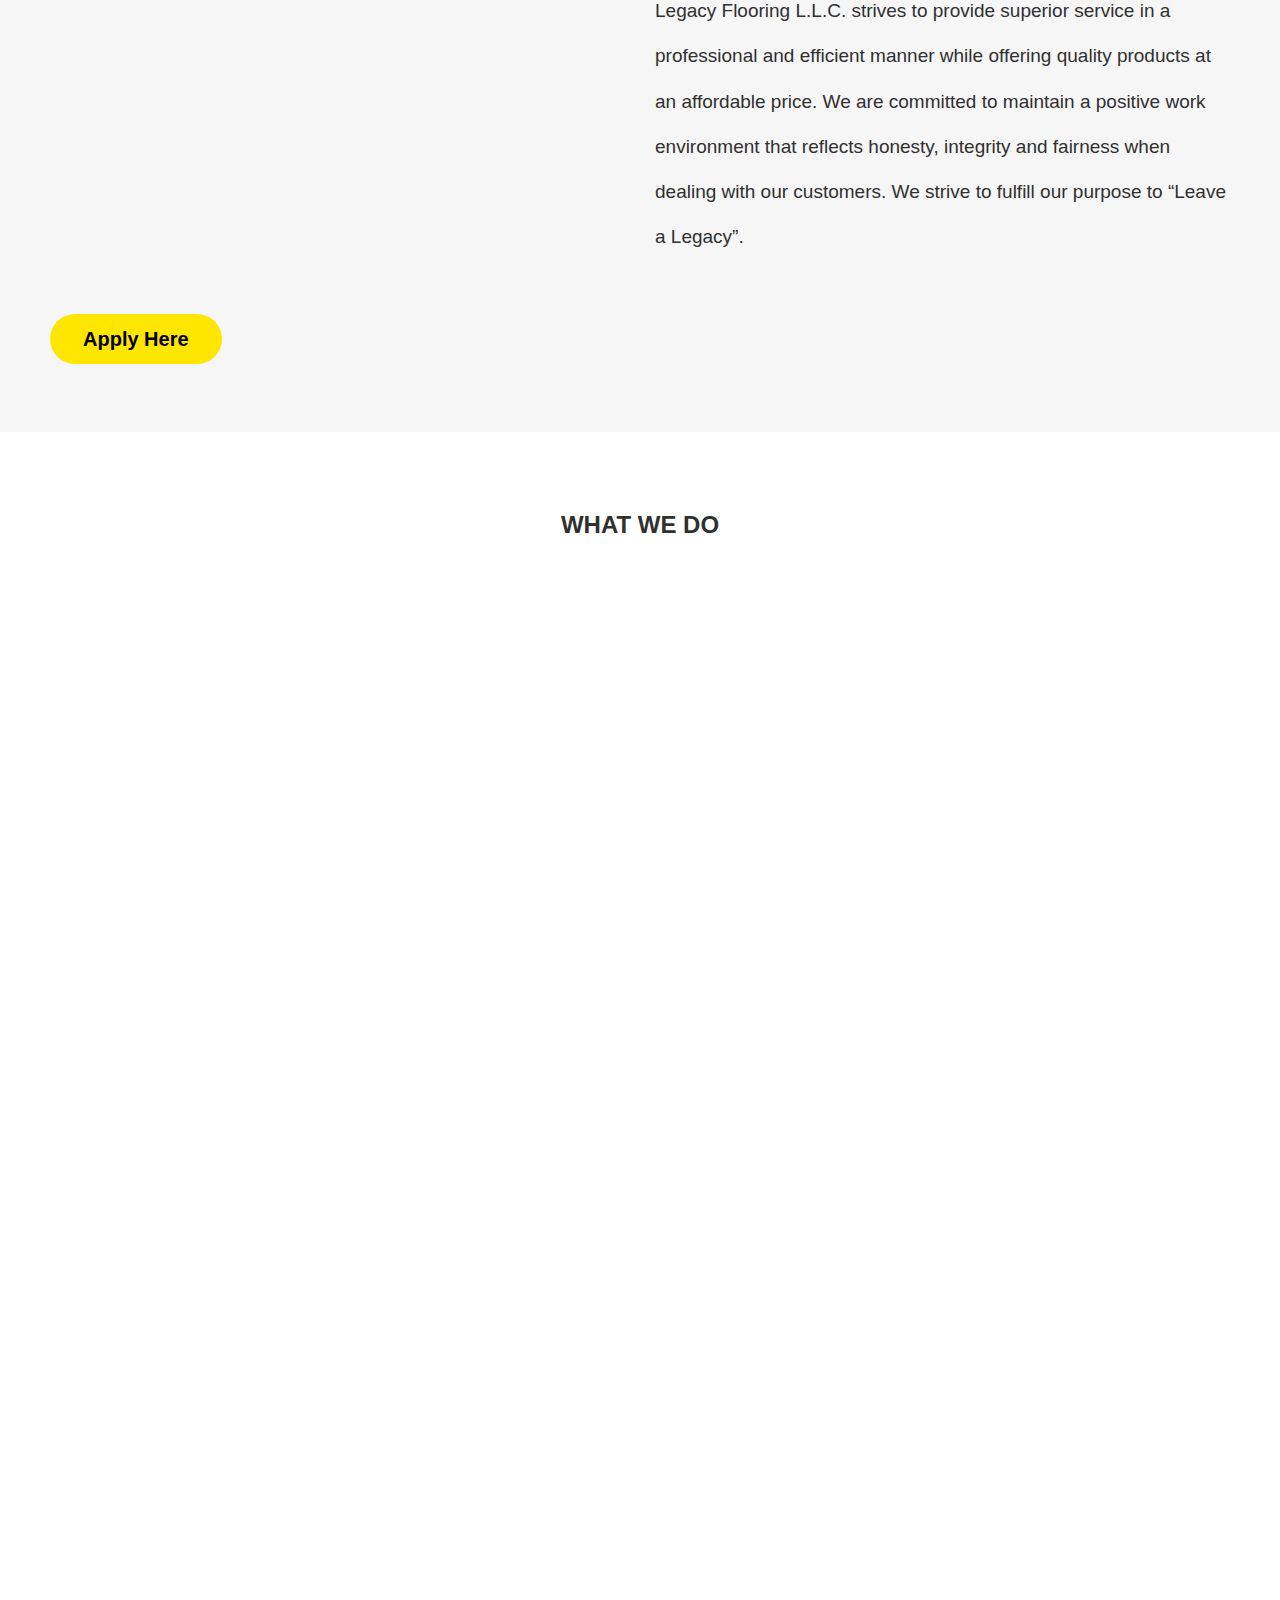
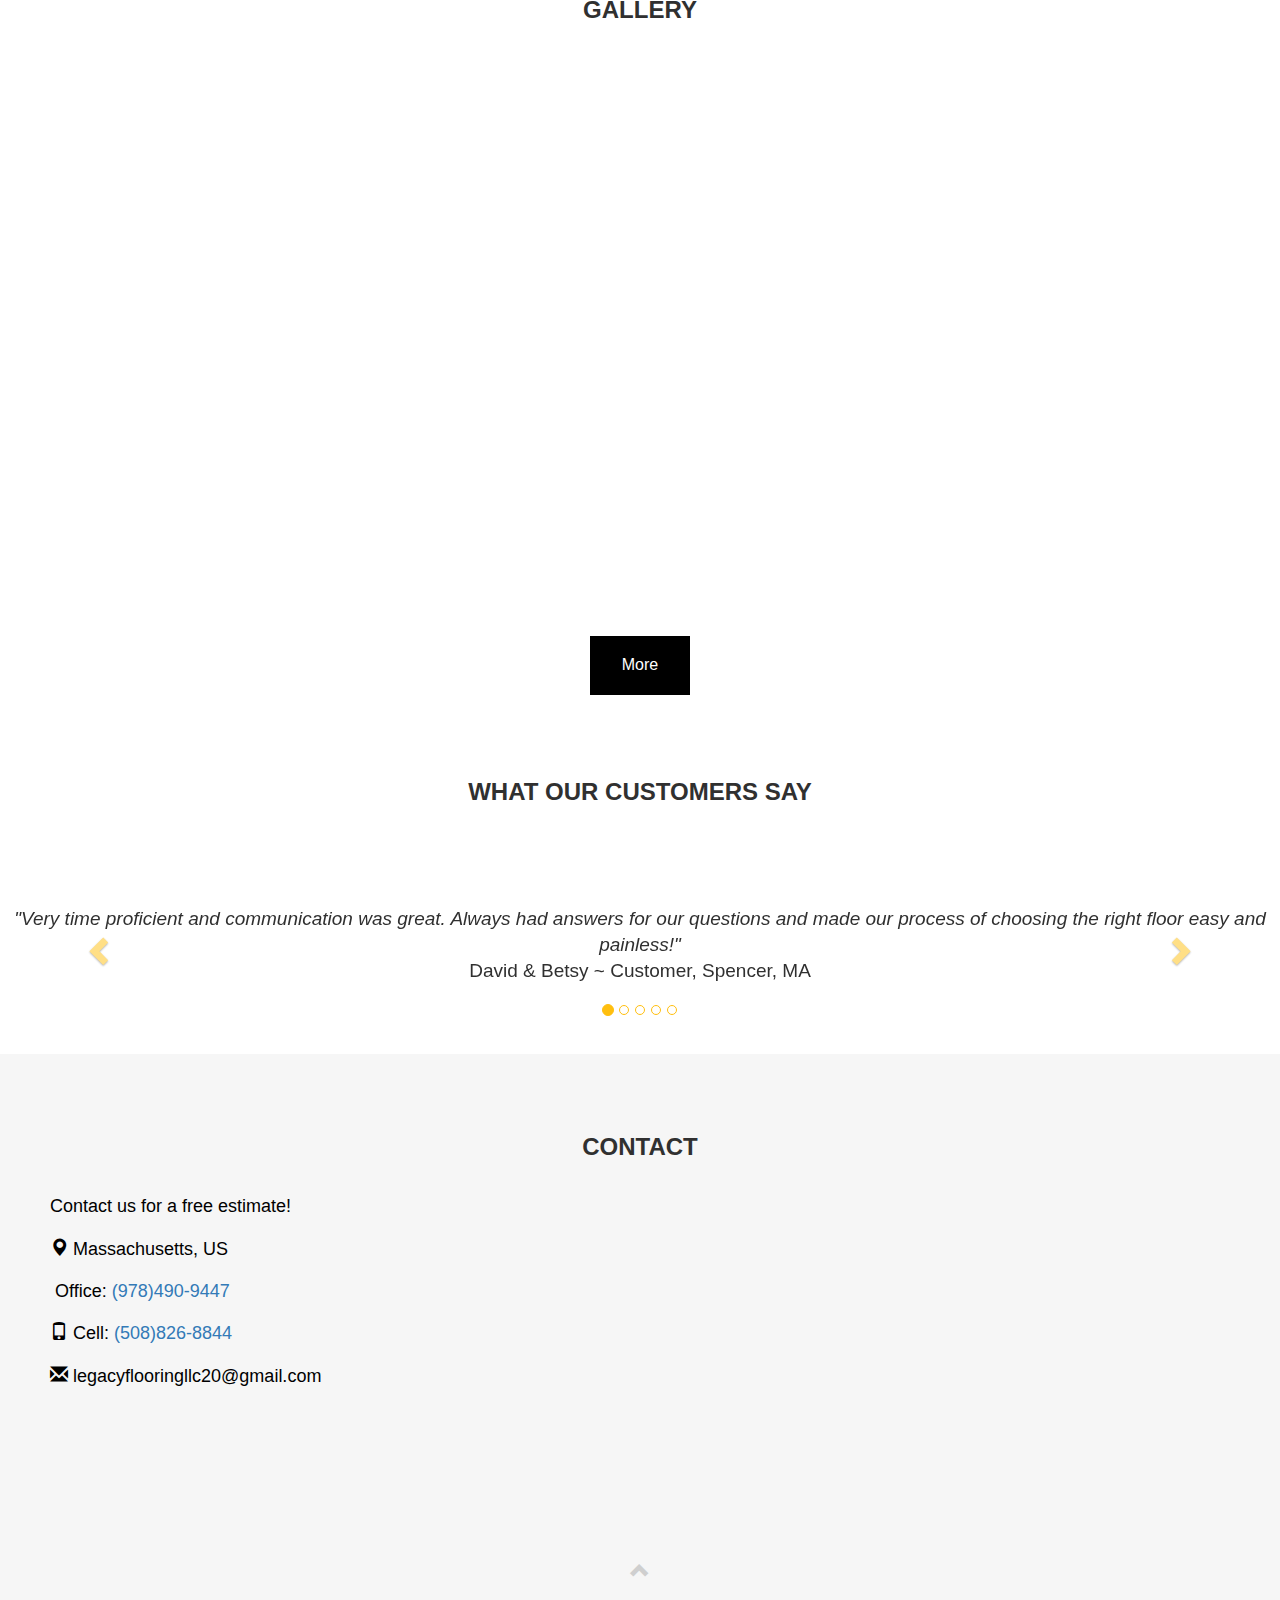
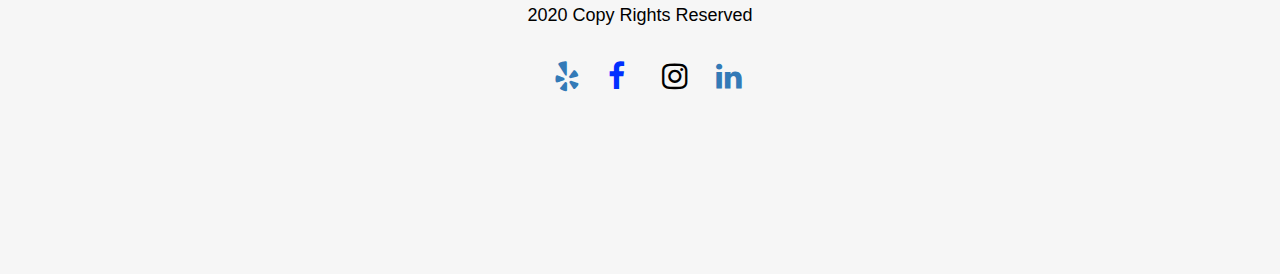
==== commit 6a7a7fee: "application form" ====
--- a/index.html
+++ b/index.html
@@ -62,26 +62,27 @@
       <img class="img-responsive" src="./images/lflogo.PNG" >
       <div class="item" data-aos="fade-up">
       <h1 class="text-center">"Se Habla Español..."</h1>
-      </div>
-    </div>
-    <div class="col-sm-6">
-      <br>
-      <h2>About Us</h2><br>
-      <h4>At Legacy Flooring, we believe that flooring is the foundation of any beautiful room. Legacy Flooring is a woman-minority owned flooring installation company serving Worcester County and surrounding areas. We pride ourselves in reliability, integrity and quality work. We make it a point to revive the highest level of customer service. 
-
-        We work with residential and commercial clients and apply the same attention to detail regardless of the project size or complexity. Whether you need hardwood, epoxy flooring, ceramic tiling, laminate, resilient, Polished concrete, or carpet, we treat your house like our own! </h4>
-        
-       <h4>We are fully insured with over 10 years of flooring experience.</h4> 
-        
-       <h4>We remain true to our Mission Statement: </h4> 
-        
-     
-        
-     <h4>Legacy Flooring L.L.C. strives to provide superior service in a professional and efficient manner while offering quality products at an affordable price. We are committed to maintain a positive work environment that reflects honesty, integrity and fairness when dealing with our customers. We strive to fulfill our purpose to “Leave a Legacy”.</h4>  
-        
-        </h4><br>
-    </div>
-  </div>
+    </div>
+  </div>
+  <div class="col-sm-6">
+    <br>
+    <h2>About Us</h2><br>
+    <h4>At Legacy Flooring, we believe that flooring is the foundation of any beautiful room. Legacy Flooring is a woman-minority owned flooring installation company serving Worcester County and surrounding areas. We pride ourselves in reliability, integrity and quality work. We make it a point to revive the highest level of customer service. 
+      
+      We work with residential and commercial clients and apply the same attention to detail regardless of the project size or complexity. Whether you need hardwood, epoxy flooring, ceramic tiling, laminate, resilient, Polished concrete, or carpet, we treat your house like our own! </h4>
+      
+      <h4>We are fully insured with over 10 years of flooring experience.</h4> 
+      
+      <h4>We remain true to our Mission Statement: </h4> 
+      
+      
+      
+      <h4>Legacy Flooring L.L.C. strives to provide superior service in a professional and efficient manner while offering quality products at an affordable price. We are committed to maintain a positive work environment that reflects honesty, integrity and fairness when dealing with our customers. We strive to fulfill our purpose to “Leave a Legacy”.</h4>  
+      
+    </h4><br>
+  </div>
+</div>
+<a class="typeform-share button" href="https://form.jotform.com/210734919992164" data-mode="popup" style="display:inline-block;text-decoration:none;background-color:#ffe601;color:rgb(0, 0, 0);cursor:pointer;font-family:Helvetica,Arial,sans-serif;font-size:20px;line-height:50px;text-align:center;margin:0;height:50px;padding:0px 33px;border-radius:25px;max-width:100%;white-space:nowrap;overflow:hidden;text-overflow:ellipsis;font-weight:bold;-webkit-font-smoothing:antialiased;-moz-osx-font-smoothing:grayscale;" data-size="100" target="_blank">Apply Here </a> <script> (function() { var qs,js,q,s,d=document, gi=d.getElementById, ce=d.createElement, gt=d.getElementsByTagName, id="typef_orm_share", b="https://embed.typeform.com/"; if(!gi.call(d,id)){ js=ce.call(d,"script"); js.id=id; js.src=b+"embed.js"; q=gt.call(d,"script")[0]; q.parentNode.insertBefore(js,q) } })() </script>
 </div>
 
 <!-- Container (Services Section) -->
--- a/styles/styles.css
+++ b/styles/styles.css
@@ -226,7 +226,7 @@
   .button {
     background-color: #000000;
     border: none;
-    color: white;
+    color: rgb(255, 255, 255);
     padding: 15px 32px;
     text-align: center;
     text-decoration: none;
